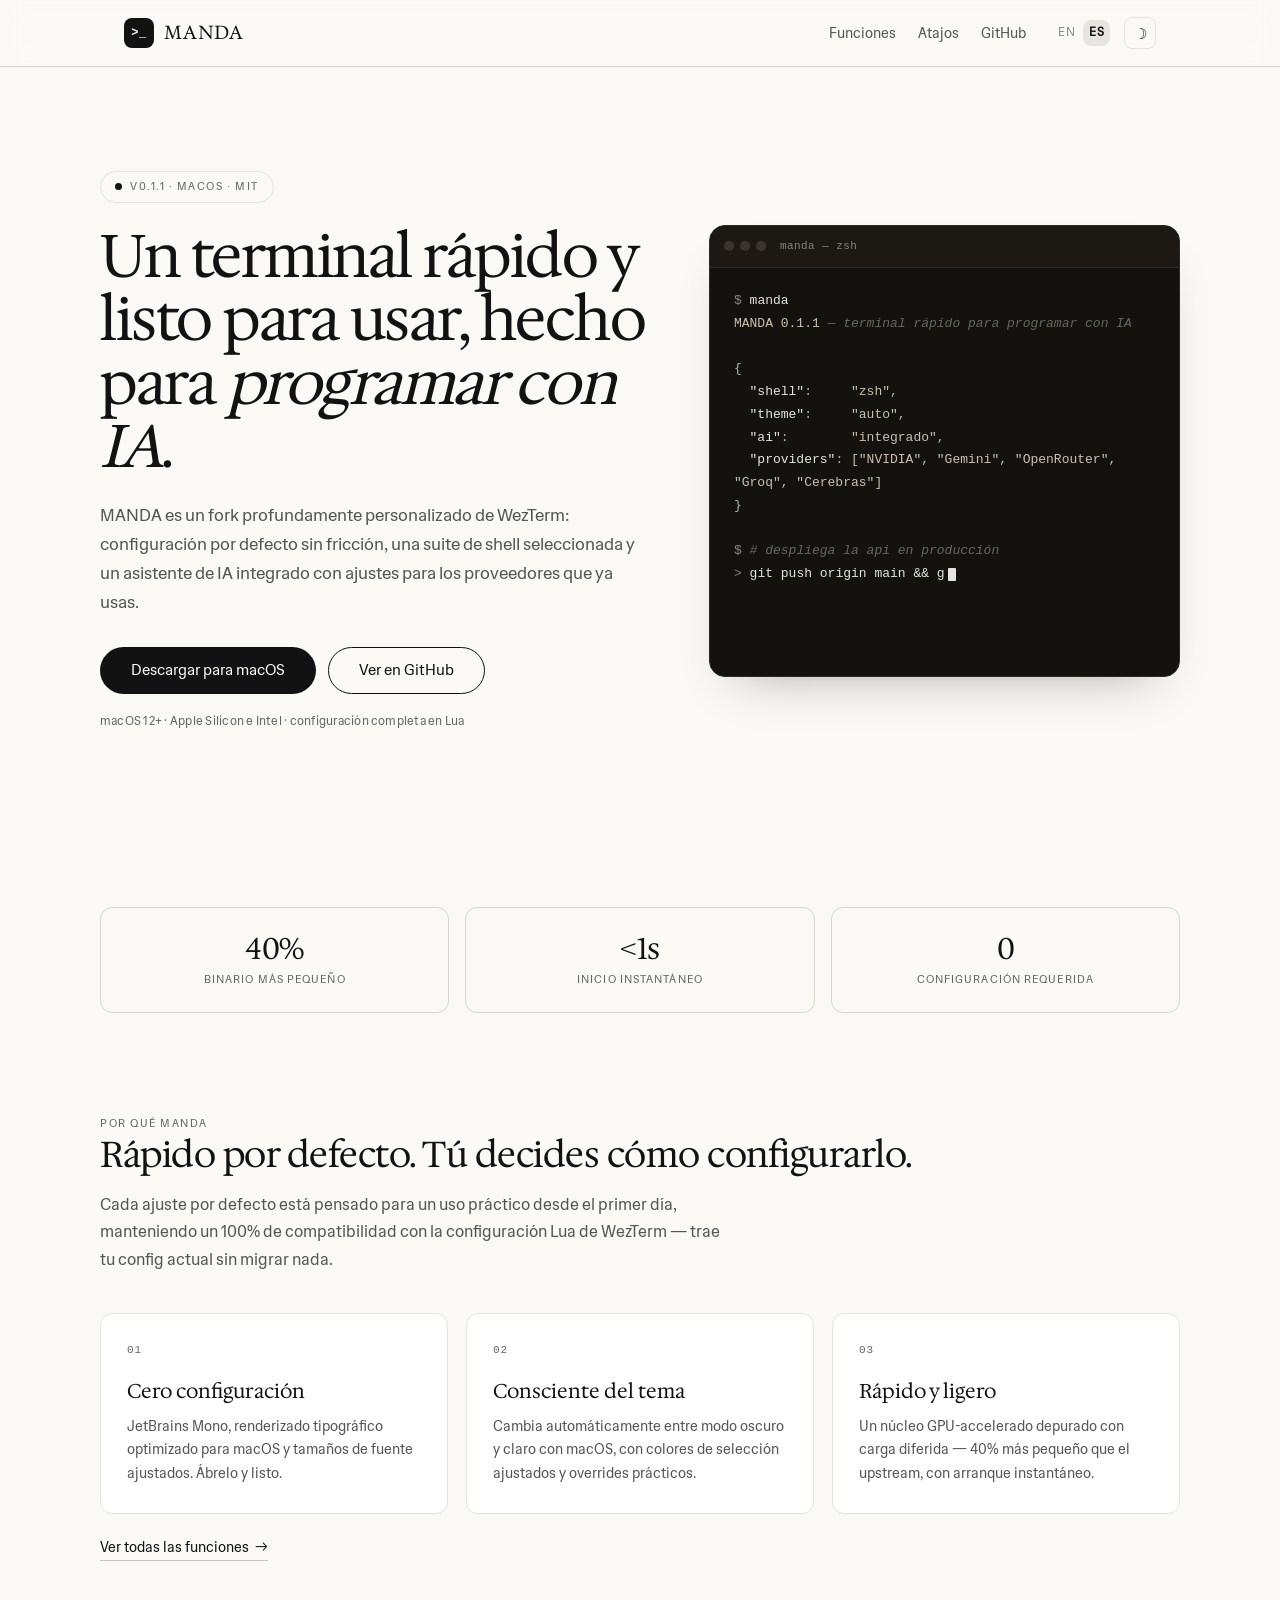
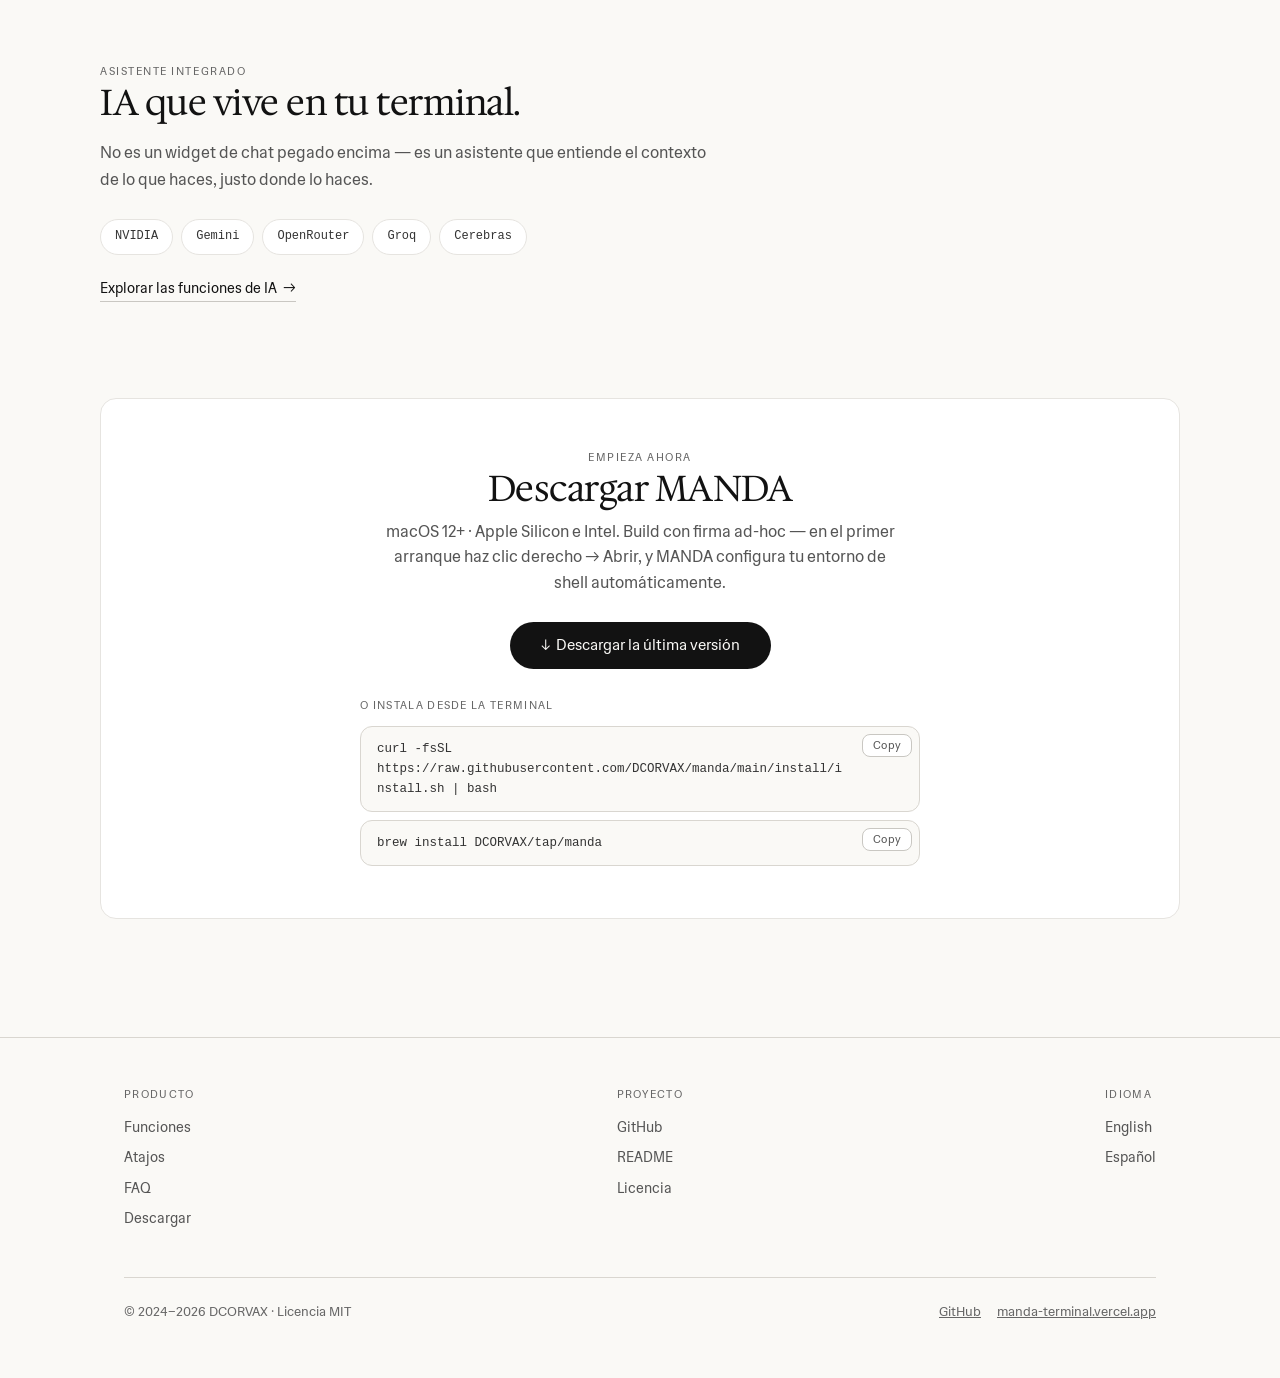
==== web/es/index.html @ 8c90ea2c "web: restaurar diseño previo (hero con terminal animado, cards en features, tipografía con itálica) " ====
<!DOCTYPE html>
<html lang="es">
<head>
<meta charset="UTF-8">
<meta name="viewport" content="width=device-width, initial-scale=1.0">
<title>MANDA — Un terminal rápido y listo para usar, hecho para programar con IA</title>
<meta name="description" content="MANDA es un terminal rápido para macOS hecho para programar con IA: configuración por defecto sin fricción, suite de shell seleccionada y asistente de IA integrado con ajustes predefinidos.">
<meta property="og:title" content="MANDA — Un terminal rápido hecho para programar con IA">
<meta property="og:description" content="Configuración por defecto sin fricción, suite de shell seleccionada y asistente de IA integrado con ajustes para NVIDIA, Gemini, OpenRouter, Groq y Cerebras.">
<meta property="og:type" content="website">
<link rel="icon" href="data:image/svg+xml,%3Csvg xmlns='http://www.w3.org/2000/svg' viewBox='0 0 32 32'%3E%3Crect width='32' height='32' rx='8' fill='%23121212'/%3E%3Ctext x='16' y='21' font-family='monospace' font-size='13' fill='%23faf9f6' text-anchor='middle'%3E%26gt;_%3C/text%3E%3C/svg%3E">
<script>try{if(localStorage.getItem('manda-theme')==='dark')document.documentElement.setAttribute('data-theme','dark')}catch(e){}</script>
<link rel="preconnect" href="https://fonts.googleapis.com">
<link rel="preconnect" href="https://fonts.gstatic.com" crossorigin>
<link href="https://fonts.googleapis.com/css2?family=Hedvig+Letters+Sans:wght@400;500;600;700&family=Hedvig+Letters+Serif:opsz,wght@12..24,400;12..24,600;12..24,700&display=swap" rel="stylesheet">
<link rel="stylesheet" href="../style.css">
</head>
<body>

<nav class="nav">
  <div class="wrap">
    <a class="brand" href="index.html" aria-label="Inicio de MANDA">
      <span class="brand-mark">&gt;_</span>
      <span class="brand-name">MANDA</span>
    </a>
    <div class="nav-links" id="nav-links">
      <a href="features.html">Funciones</a>
      <a href="shortcuts.html">Atajos</a>
      <a href="https://github.com/DCORVAX/manda">GitHub</a>
      <div class="nav-right">
        <span class="lang"><a href="../index.html">EN</a><a class="active" href="index.html" aria-current="page">ES</a></span>
        <button class="theme-btn" onclick="toggleTheme()" aria-label="Cambiar tema">
          <span class="icon-moon">&#9789;</span><span class="icon-sun">&#9788;</span>
        </button>
      </div>
    </div>
    <button class="nav-toggle" onclick="toggleNav()" aria-label="Menú" aria-expanded="false">&#9776;</button>
  </div>
</nav>

<header class="hero wrap">
  <div>
    <span class="badge"><span class="dot"></span>v0.1.1 &middot; macOS &middot; MIT</span>
    <h1 class="display">Un terminal rápido y listo para usar, hecho para <em>programar con IA</em>.</h1>
    <p class="sub">MANDA es un fork profundamente personalizado de WezTerm: configuración por defecto sin fricción, una suite de shell seleccionada y un asistente de IA integrado con ajustes para los proveedores que ya usas.</p>
    <div class="cta">
      <a class="btn btn-primary btn-lg" href="#download">Descargar para macOS</a>
      <a class="btn btn-outline btn-lg" href="https://github.com/DCORVAX/manda">Ver en GitHub</a>
    </div>
    <p class="meta">macOS 12+ &middot; Apple Silicon e Intel &middot; configuración completa en Lua</p>
  </div>
  <div class="code-card">
    <div class="bar"><span class="dot"></span><span class="dot"></span><span class="dot"></span><span class="label">manda &mdash; zsh</span></div>
    <pre><span class="p">$</span> <span class="k">manda</span>
<span class="v">MANDA 0.1.1</span> <span class="c">— terminal rápido para programar con IA</span>

{
  <span class="k">"shell"</span>:     <span class="v">"zsh"</span>,
  <span class="k">"theme"</span>:     <span class="v">"auto"</span>,
  <span class="k">"ai"</span>:        <span class="v">"integrado"</span>,
  <span class="k">"providers"</span>: <span class="v">["NVIDIA", "Gemini", "OpenRouter", "Groq", "Cerebras"]</span>
}

<span class="p">$</span> <span class="c"># despliega la api en producción</span>
<span class="p">&gt;</span> <span class="k cmd-type" data-cmd="git push origin main &amp;&amp; gh workflow run deploy.yml"><span class="typed"></span><span class="cursor"></span></span>
<span class="done-line"><span class="ok">&#10003; generado por MANDA</span> <span class="c">— Cmd+Shift+E para ejecutarlo</span></span>
<span class="prompt-final"><span class="p">$</span> <span class="cycle-text"></span><span class="cursor"></span></span>
<span class="cycle-result"><span class="ok">&#10003;</span> <span class="cycle-out"></span></span></pre>
  </div>
</header>

<section class="wrap section-tight">
  <div class="stats">
    <div class="stat"><div class="num">40%</div><div class="lbl">binario más pequeño</div></div>
    <div class="stat"><div class="num">&lt;1s</div><div class="lbl">inicio instantáneo</div></div>
    <div class="stat"><div class="num">0</div><div class="lbl">configuración requerida</div></div>
  </div>
</section>

<section class="wrap section" id="why">
  <span class="kicker">Por qué MANDA</span>
  <h2>Rápido por defecto. Tú decides cómo configurarlo.</h2>
  <p class="lead">Cada ajuste por defecto está pensado para un uso práctico desde el primer día, manteniendo un 100% de compatibilidad con la configuración Lua de WezTerm — trae tu config actual sin migrar nada.</p>
  <div class="grid grid-3">
    <div class="card">
      <span class="num">01</span>
      <h3>Cero configuración</h3>
      <p>JetBrains Mono, renderizado tipográfico optimizado para macOS y tamaños de fuente ajustados. Ábrelo y listo.</p>
    </div>
    <div class="card">
      <span class="num">02</span>
      <h3>Consciente del tema</h3>
      <p>Cambia automáticamente entre modo oscuro y claro con macOS, con colores de selección ajustados y overrides prácticos.</p>
    </div>
    <div class="card">
      <span class="num">03</span>
      <h3>Rápido y ligero</h3>
      <p>Un núcleo GPU-accelerado depurado con carga diferida — 40% más pequeño que el upstream, con arranque instantáneo.</p>
    </div>
  </div>
  <a class="link" href="features.html">Ver todas las funciones <span class="arrow">&rarr;</span></a>
</section>

<section class="wrap section">
  <span class="kicker">Asistente integrado</span>
  <h2>IA que vive en tu terminal.</h2>
  <p class="lead">No es un widget de chat pegado encima — es un asistente que entiende el contexto de lo que haces, justo donde lo haces.</p>
  <div class="chips"><span class="chip">NVIDIA</span><span class="chip">Gemini</span><span class="chip">OpenRouter</span><span class="chip">Groq</span><span class="chip">Cerebras</span></div>
  <a class="link" href="features.html#ai">Explorar las funciones de IA <span class="arrow">&rarr;</span></a>
</section>

<section class="wrap section" id="download">
  <div class="panel">
    <span class="kicker">Empieza ahora</span>
    <h2>Descargar MANDA</h2>
    <p>macOS 12+ &middot; Apple Silicon e Intel. Build con firma ad-hoc — en el primer arranque haz clic derecho &rarr; Abrir, y MANDA configura tu entorno de shell automáticamente.</p>
    <a class="btn btn-primary btn-lg" href="https://github.com/DCORVAX/manda/releases/download/v0.1.1/MANDA.dmg">&#8595;&nbsp; Descargar la última versión</a>
    <div class="install">
      <p class="install-label">O instala desde la terminal</p>
      <pre>curl -fsSL https://raw.githubusercontent.com/DCORVAX/manda/main/install/install.sh | bash</pre>
      <pre>brew install DCORVAX/tap/manda</pre>
    </div>
  </div>
</section>

<footer>
  <div class="wrap">
    <div class="footer-grid">
      <div class="footer-col">
        <h4>Producto</h4>
        <a href="features.html">Funciones</a>
        <a href="shortcuts.html">Atajos</a>
        <a href="faq.html">FAQ</a>
        <a href="#download">Descargar</a>
      </div>
      <div class="footer-col">
        <h4>Proyecto</h4>
        <a href="https://github.com/DCORVAX/manda">GitHub</a>
        <a href="https://github.com/DCORVAX/manda/blob/main/README.md">README</a>
        <a href="https://github.com/DCORVAX/manda/blob/main/LICENSE.md">Licencia</a>
      </div>
      <div class="footer-col">
        <h4>Idioma</h4>
        <a href="../index.html">English</a>
        <a href="index.html">Español</a>
      </div>
    </div>
    <div class="footer-bottom">
      <span>&copy; 2024&ndash;2026 DCORVAX &middot; Licencia MIT</span>
      <span class="right"><a href="https://github.com/DCORVAX/manda">GitHub</a><a href="https://manda-terminal.vercel.app/">manda-terminal.vercel.app</a></span>
    </div>
  </div>
</footer>

<script src="../script.js"></script>
</body>
</html>
---- web/style.css ----
/* ==========================================================================
   MANDA — web design system
   Warm monochrome editorial · light primary, dark secondary
   Type: Hedvig Letters Serif (display) + Hedvig Letters Sans (body/UI) + mono
   ========================================================================== */

*, *::before, *::after { box-sizing: border-box; }
html { scroll-behavior: smooth; -webkit-text-size-adjust: 100%; overflow-x: clip; }

/* ----- Palette (light = principal) ----- */
:root {
  --surface: #faf9f6;   /* page background — warm cream */
  --card: #ffffff;      /* card inner surfaces */
  --ink: #121212;       /* primary text, filled buttons */
  --ink-soft: #333333;  /* tertiary text, subheadings */
  --ink-mid: #555555;   /* secondary body text */
  --ink-muted: #666666; /* footer / caption copy */
  --ink-faint: #888888; /* placeholder / metadata */
  --sand: #e6e4e0;      /* card borders, outlines */
  --stone: #c9c7c2;     /* hairline borders */
  --divider: #d9d6d0;   /* subtle secondary dividers */
  --nav-bg: rgba(250, 249, 246, 0.85);

  --serif: "Hedvig Letters Serif", Georgia, "Times New Roman", serif;
  --sans: "Hedvig Letters Sans", system-ui, -apple-system, "Segoe UI", sans-serif;
  --mono: ui-monospace, SFMono-Regular, Menlo, Monaco, Consolas, "Liberation Mono", monospace;

  --r-md: 8px;     /* control corner */
  --r-card: 12px;  /* control corner */
  --r-panel: 16px; /* card corner */
  --r-pill: 24px;  /* large surface corner */

  --nav-h: 66px;
}

/* ----- Dark mode (secondary) ----- */
[data-theme="dark"] {
  --surface: #171512;   /* warm near-black */
  --card: #1f1c18;
  --ink: #ece9e2;
  --ink-soft: #c9c4ba;
  --ink-mid: #a49e92;
  --ink-muted: #8a8478;
  --ink-faint: #6f695d;
  --sand: #2f2b24;
  --stone: #3b362d;
  --divider: #262219;
  --nav-bg: rgba(23, 21, 18, 0.85);
}

/* ----- Base ----- */
body {
  margin: 0;
  overflow-x: clip;
  background: var(--surface);
  color: var(--ink);
  font-family: var(--sans);
  font-size: 16px;
  line-height: 1.6;
  -webkit-font-smoothing: antialiased;
  text-rendering: optimizeLegibility;
}
a { color: inherit; }
a:focus-visible, button:focus-visible {
  outline: 2px solid var(--ink);
  outline-offset: 3px;
  border-radius: 4px;
}
::selection { background: var(--ink); color: var(--surface); }
img { max-width: 100%; }

.wrap { max-width: 1080px; margin: 0 auto; padding: 0 24px; }
.section { padding: 88px 0 8px; }
.section-tight { padding: 56px 0 8px; }

/* ----- Type roles (per design system) ----- */
h1, h2, h3 { margin: 0; }
.kicker {
  font-size: 11px; font-weight: 500; letter-spacing: 0.14em;
  text-transform: uppercase; color: var(--ink-muted);
  margin: 0 0 14px;
}
h1.display {
  font-family: var(--serif); font-weight: 400;
  font-size: clamp(38px, 5.6vw, 60px);
  line-height: 1.06; letter-spacing: -1.5px; margin: 0 0 22px;
  overflow-wrap: anywhere; min-width: 0;
}
h1.display em { font-style: italic; }
h2 {
  font-family: var(--serif); font-weight: 700;
  font-size: clamp(28px, 3.6vw, 36px);
  line-height: 1.12; letter-spacing: -0.5px; margin: 0 0 16px;
}
h3 {
  font-family: var(--serif); font-weight: 600;
  font-size: 20px; line-height: 1.4; margin: 0 0 10px;
}
.lead { max-width: 620px; margin: 0; color: var(--ink-mid); font-size: 16px; line-height: 1.7; }
.muted { color: var(--ink-muted); }
.mono { font-family: var(--mono); }

/* ----- Buttons ----- */
.btn {
  display: inline-flex; align-items: center; justify-content: center; gap: 8px;
  padding: 12px 24px; border-radius: var(--r-pill);
  font-family: var(--sans); font-size: 14px; font-weight: 500; line-height: 1;
  text-decoration: none; cursor: pointer; border: 1px solid transparent;
  transition: transform 0.15s ease, background-color 0.15s ease, color 0.15s ease, border-color 0.15s ease;
}
.btn-primary { background: var(--ink); color: var(--surface); }
.btn-primary:hover { transform: translateY(-1px); }
.btn-outline { border-color: var(--ink); color: var(--ink); background: transparent; }
.btn-outline:hover { background: var(--ink); color: var(--surface); transform: translateY(-1px); }
.btn-sm { padding: 9px 18px; font-size: 13px; }
.btn-lg { padding: 15px 30px; font-size: 15px; }

/* ----- Nav ----- */
.nav {
  position: sticky; top: 0; z-index: 50;
  background: var(--nav-bg);
  -webkit-backdrop-filter: blur(12px);
  backdrop-filter: blur(12px);
  border-bottom: 1px solid var(--divider);
}
.nav .wrap { display: flex; align-items: center; gap: 28px; height: var(--nav-h); }
.brand { display: inline-flex; align-items: center; gap: 10px; text-decoration: none; font-weight: 700; letter-spacing: 0.03em; }
.brand-mark {
  display: grid; place-items: center; width: 30px; height: 30px;
  background: var(--ink); color: var(--surface); border-radius: var(--r-md);
  font-family: var(--mono); font-size: 12px; line-height: 1;
}
.brand-name { font-family: var(--serif); font-size: 19px; letter-spacing: 0.04em; }
.nav-links { display: flex; align-items: center; gap: 22px; margin-left: auto; font-size: 14px; }
.nav-links a { text-decoration: none; color: var(--ink-mid); transition: color 0.15s ease; }
.nav-links a:hover { color: var(--ink); }
.nav-links a.active { color: var(--ink); font-weight: 500; }
.nav-right { display: flex; align-items: center; gap: 14px; margin-left: 4px; }
.lang { display: inline-flex; gap: 2px; font-size: 12px; letter-spacing: 0.04em; }
.lang a { padding: 3px 6px; border-radius: var(--r-md); color: var(--ink-faint); text-decoration: none; }
.lang a:hover { color: var(--ink); }
.lang a.active { color: var(--ink); font-weight: 600; background: var(--sand); }
.theme-btn {
  display: grid; place-items: center; width: 32px; height: 32px;
  border: 1px solid var(--sand); background: transparent; color: var(--ink);
  border-radius: var(--r-md); cursor: pointer; font-size: 15px; line-height: 1;
  transition: border-color 0.15s ease, background-color 0.15s ease;
}
.theme-btn:hover { border-color: var(--ink); }
.theme-btn .icon-sun { display: none; }
[data-theme="dark"] .theme-btn .icon-sun { display: inline; }
[data-theme="dark"] .theme-btn .icon-moon { display: none; }
.nav-toggle { display: none; }

/* ----- Hero ----- */
.hero {
  display: grid; grid-template-columns: 1.08fr 0.92fr; gap: 56px; align-items: center;
  padding: 104px 0 80px;
}
.hero .badge {
  display: inline-flex; align-items: center; gap: 8px;
  font-size: 11px; font-weight: 500; letter-spacing: 0.14em; text-transform: uppercase;
  color: var(--ink-muted); border: 1px solid var(--sand); border-radius: var(--r-pill);
  padding: 6px 14px; margin-bottom: 22px;
}
.hero .badge .dot { width: 7px; height: 7px; border-radius: 50%; background: var(--ink); }
.hero .sub { max-width: 560px; margin: 0 0 30px; color: var(--ink-mid); font-size: 17px; line-height: 1.7; }
.hero .cta { display: flex; gap: 12px; flex-wrap: wrap; }
.hero .meta { margin: 18px 0 0; font-size: 12px; color: var(--ink-muted); letter-spacing: 0.02em; }

/* ----- Code / terminal card (dark terminal window) ----- */
.code-card {
  --tbg: #14120f;
  --tbar: #1c1915;
  --tbord: #2e2a22;
  --tink: #e8e4db;
  --tsoft: #b8b2a6;
  --tmuted: #8a8478;
  --tfaint: #6b655a;
  --tok: #a9c48c;
  background: var(--tbg);
  border: 1px solid var(--tbord);
  border-radius: var(--r-panel);
  overflow: hidden;
  box-shadow: 0 24px 48px -28px rgba(18, 18, 18, 0.35);
}
.code-card .bar {
  display: flex; align-items: center; gap: 6px; padding: 12px 14px;
  background: var(--tbar);
  border-bottom: 1px solid var(--tbord);
}
.code-card .bar .dot { width: 10px; height: 10px; border-radius: 50%; background: #3a352c; }
.code-card .bar .label {
  margin-left: 8px; font-family: var(--mono); font-size: 11px;
  letter-spacing: 0.04em; color: var(--tmuted);
}
.code-card pre {
  margin: 0; padding: 22px 24px;
  font-family: var(--mono); font-size: 13px; line-height: 1.75; color: var(--tsoft);
  tab-size: 4;
  white-space: pre-wrap; word-break: break-word; overflow-wrap: anywhere;
  overflow-x: hidden;
}
.code-card pre .p { color: var(--tmuted); }
.code-card pre .k { color: var(--tink); font-weight: 500; }
.code-card pre .v { color: #cbbfae; }
.code-card pre .c { color: var(--tfaint); font-style: italic; }
.code-card pre .ok { color: var(--tok); }

/* blinking terminal cursor */
.code-card pre .cursor {
  display: inline-block; width: 8px; height: 1.05em;
  background: var(--tink); vertical-align: text-bottom; margin-left: 3px;
  border-radius: 1px;
  animation: manda-cursor 1.1s steps(2, start) infinite;
}
@keyframes manda-cursor { 50% { opacity: 0; } }

/* typing effect: reveal command, then result + final prompt */
.code-card pre .done-line,
.code-card pre .prompt-final {
  opacity: 0;
  transition: opacity 0.45s ease;
}
.code-card pre .done-line.visible,
.code-card pre .prompt-final.visible {
  opacity: 1;
}
@media (prefers-reduced-motion: reduce) {
  .code-card pre .done-line,
  .code-card pre .prompt-final {
    opacity: 1;
  }
}

/* ----- Cyclic shortcut carousel in the hero terminal ----- */
.code-card pre .cycle-result {
  opacity: 0;
  transition: opacity 0.25s ease;
}
.code-card pre .cycle-result.visible {
  opacity: 1;
}
.code-card pre .cycle-text {
  opacity: 1;
  transition: opacity 0.18s ease;
}
.code-card pre .cycle-text.hiding {
  opacity: 0;
}

/* ----- Cards / grid ----- */
.grid { display: grid; grid-template-columns: repeat(auto-fit, minmax(280px, 1fr)); gap: 18px; margin-top: 40px; }
.grid-3 { grid-template-columns: repeat(auto-fit, minmax(240px, 1fr)); }
.card {
  background: var(--card); border: 1px solid var(--sand); border-radius: var(--r-card);
  padding: 28px 26px; transition: transform 0.15s ease, border-color 0.15s ease;
}
.card:hover { transform: translateY(-2px); border-color: var(--stone); }
.card .num {
  display: block; font-family: var(--mono); font-size: 11px; letter-spacing: 0.08em;
  color: var(--ink-muted); margin-bottom: 18px;
}
.card p { margin: 0; color: var(--ink-mid); font-size: 14px; line-height: 1.65; }
.card code, .step code {
  font-family: var(--mono); font-size: 12px; background: var(--sand); color: var(--ink);
  border-radius: var(--r-md); padding: 2px 7px;
}

/* ----- Stats strip ----- */
.stats { display: grid; grid-template-columns: repeat(3, 1fr); gap: 16px; margin-top: 40px; }
.stat {
  text-align: center; padding: 24px 16px; border: 1px solid var(--divider);
  border-radius: var(--r-card);
}
.stat .num { font-family: var(--serif); font-weight: 700; font-size: 30px; line-height: 1.1; letter-spacing: -0.5px; }
.stat .lbl {
  margin-top: 6px; font-size: 11px; font-weight: 500; letter-spacing: 0.1em;
  text-transform: uppercase; color: var(--ink-muted);
}

/* ----- AI steps ----- */
.steps { display: grid; grid-template-columns: repeat(auto-fit, minmax(260px, 1fr)); gap: 18px; margin-top: 40px; }
.step { border: 1px solid var(--divider); border-radius: var(--r-card); padding: 26px 24px; background: var(--card); }
.step .num { font-family: var(--mono); font-size: 11px; letter-spacing: 0.08em; color: var(--ink-muted); }
.step h3 { margin-top: 12px; }
.step p { margin: 0; color: var(--ink-mid); font-size: 14px; line-height: 1.65; }

.chips { display: flex; flex-wrap: wrap; gap: 8px; margin-top: 26px; }
.chip {
  font-family: var(--mono); font-size: 12px; color: var(--ink-soft);
  border: 1px solid var(--sand); background: var(--card); border-radius: var(--r-pill);
  padding: 7px 14px;
}

/* ----- Table ----- */
.table-scroll { overflow-x: auto; border: 1px solid var(--divider); border-radius: var(--r-panel); margin-top: 40px; }
table { width: 100%; border-collapse: collapse; background: var(--card); }
th {
  font-size: 11px; font-weight: 500; letter-spacing: 0.1em; text-transform: uppercase;
  color: var(--ink-muted); text-align: left; padding: 14px 20px;
  border-bottom: 1px solid var(--stone); background: var(--card);
}
td { padding: 15px 20px; border-bottom: 1px solid var(--divider); font-size: 14px; vertical-align: top; }
tbody tr:last-child td { border-bottom: none; }
td:first-child { color: var(--ink-mid); }
kbd {
  font-family: var(--mono); font-size: 12px; color: var(--ink);
  background: var(--surface); border: 1px solid var(--stone); border-bottom-width: 2px;
  border-radius: var(--r-md); padding: 3px 8px; white-space: nowrap;
}

/* ----- Inline links ----- */
.link {
  display: inline-flex; align-items: center; gap: 6px; margin-top: 22px;
  font-size: 14px; font-weight: 500; color: var(--ink); text-decoration: none;
  border-bottom: 1px solid var(--stone); padding-bottom: 2px;
  transition: border-color 0.15s ease;
}
.link:hover { border-color: var(--ink); }
.link .arrow { transition: transform 0.15s ease; }
.link:hover .arrow { transform: translateX(3px); }

/* ----- Download panel ----- */
.panel {
  background: var(--card); border: 1px solid var(--sand); border-radius: var(--r-panel);
  padding: 44px; text-align: center;
}
.panel h2 { margin-bottom: 10px; }
.panel p { max-width: 520px; margin: 0 auto 26px; color: var(--ink-mid); }

/* ----- Page header (subpages) ----- */
.page-head { padding: 88px 0 8px; }
.page-head h1 { margin-bottom: 16px; }

/* ----- FAQ accordion (clean list, divider-aligned) ----- */
.faq { max-width: 760px; margin-top: 40px; }
.faq-item { border-bottom: 1px solid var(--divider); }
.faq-item:first-of-type { border-top: 1px solid var(--divider); }
.faq-item summary {
  list-style: none; cursor: pointer;
  display: flex; align-items: center; justify-content: space-between; gap: 20px;
  padding: 20px 4px;
  font-family: var(--serif); font-weight: 600; font-size: 17px; line-height: 1.4;
  color: var(--ink); transition: color 0.15s ease;
}
.faq-item summary::-webkit-details-marker { display: none; }
.faq-item summary:hover { color: var(--ink-soft); }
.faq-item summary code {
  font-family: var(--mono); font-size: 14px; background: var(--sand);
  color: var(--ink); border-radius: var(--r-md); padding: 1px 6px;
}
.faq-item .chev {
  flex: none; font-family: var(--mono); font-size: 16px; line-height: 1;
  color: var(--ink-muted); transition: transform 0.2s ease;
}
.faq-item[open] summary .chev { transform: rotate(45deg); }
.faq-item .answer {
  padding: 0 4px 24px; max-width: 660px;
  color: var(--ink-mid); font-size: 14.5px; line-height: 1.7;
}
.faq-item .answer p { margin: 0 0 10px; }
.faq-item .answer p:last-child { margin-bottom: 0; }
.faq-item .answer code {
  font-family: var(--mono); font-size: 12.5px; background: var(--sand);
  color: var(--ink); border-radius: var(--r-md); padding: 2px 7px;
}
.faq-item .answer pre {
  background: var(--card); border: 1px solid var(--divider);
  border-radius: var(--r-card); padding: 14px 16px; overflow-x: auto;
  font-family: var(--mono); font-size: 12.5px; line-height: 1.7; margin: 12px 0;
  color: var(--ink-soft);
}
.faq-item .answer a { text-decoration: underline; text-underline-offset: 2px; }

/* ----- Footer ----- */
footer { border-top: 1px solid var(--divider); margin-top: 110px; padding: 48px 0 56px; }
.footer-grid { display: flex; flex-wrap: wrap; gap: 36px; justify-content: space-between; }
.footer-col h4 {
  font-size: 11px; font-weight: 500; letter-spacing: 0.12em; text-transform: uppercase;
  color: var(--ink-muted); margin: 0 0 12px;
}
.footer-col a { display: block; font-size: 14px; color: var(--ink-mid); text-decoration: none; margin-bottom: 8px; }
.footer-col a:hover { color: var(--ink); }
.footer-bottom {
  display: flex; flex-wrap: wrap; align-items: center; gap: 12px;
  margin-top: 40px; padding-top: 24px; border-top: 1px solid var(--divider);
  font-size: 12.5px; color: var(--ink-muted);
}
.footer-bottom .right { margin-left: auto; display: flex; gap: 16px; }

/* ----- Responsive ----- */
@media (max-width: 880px) {
  .hero { grid-template-columns: 1fr; gap: 40px; padding: 72px 0 48px; }
  .stats { grid-template-columns: 1fr; }
  .nav-links {
    position: fixed; top: var(--nav-h); left: 0; right: 0; z-index: 40;
    flex-direction: column; align-items: flex-start; gap: 4px;
    background: var(--surface); border-bottom: 1px solid var(--divider);
    padding: 12px 24px 18px; margin: 0;
    display: none;
  }
  .nav-links.open { display: flex; }
  .nav-links a { padding: 10px 0; width: 100%; }
  .nav-toggle {
    display: grid; place-items: center; width: 34px; height: 34px; margin-left: auto;
    background: transparent; border: 1px solid var(--sand); border-radius: var(--r-md);
    color: var(--ink); cursor: pointer;
  }
  .nav-right { margin-left: 12px; }
  .nav .wrap { gap: 12px; }
}

/* ----- Install from terminal ----- */
.install { margin-top: 28px; text-align: left; max-width: 560px; margin-left: auto; margin-right: auto; }
.install .install-label {
  font-size: 11px; font-weight: 500; letter-spacing: 0.12em; text-transform: uppercase;
  color: var(--ink-muted); margin: 0 0 12px;
}
.install pre {
  margin: 8px 0; padding: 12px 16px;
  background: var(--surface); border: 1px solid var(--divider); border-radius: var(--r-card);
  font-family: var(--mono); font-size: 12.5px; line-height: 1.6; color: var(--ink-soft);
  white-space: pre-wrap; word-break: break-word; overflow-wrap: anywhere;
}

/* ----- Copy button (corner of code blocks) ----- */
.copy-btn {
  display: inline-flex; align-items: center; gap: 5px;
  font-family: var(--sans); font-size: 11px; font-weight: 500; letter-spacing: 0.02em;
  padding: 4px 10px; border-radius: var(--r-md); line-height: 1.2;
  border: 1px solid var(--stone); background: var(--card); color: var(--ink-mid);
  cursor: pointer;
  transition: border-color 0.15s ease, color 0.15s ease, background-color 0.15s ease, transform 0.1s ease;
}
.copy-btn:hover { border-color: var(--ink); color: var(--ink); }
.copy-btn:active { transform: scale(0.96); }
.copy-btn.copied { border-color: var(--ink); background: var(--ink); color: var(--surface); }
.copy-wrap { position: relative; }
.copy-wrap .copy-btn { position: absolute; top: 8px; right: 8px; z-index: 2; }
.copy-wrap pre { padding-right: 72px; }
[data-theme="dark"] .copy-wrap .copy-btn { background: var(--card); }
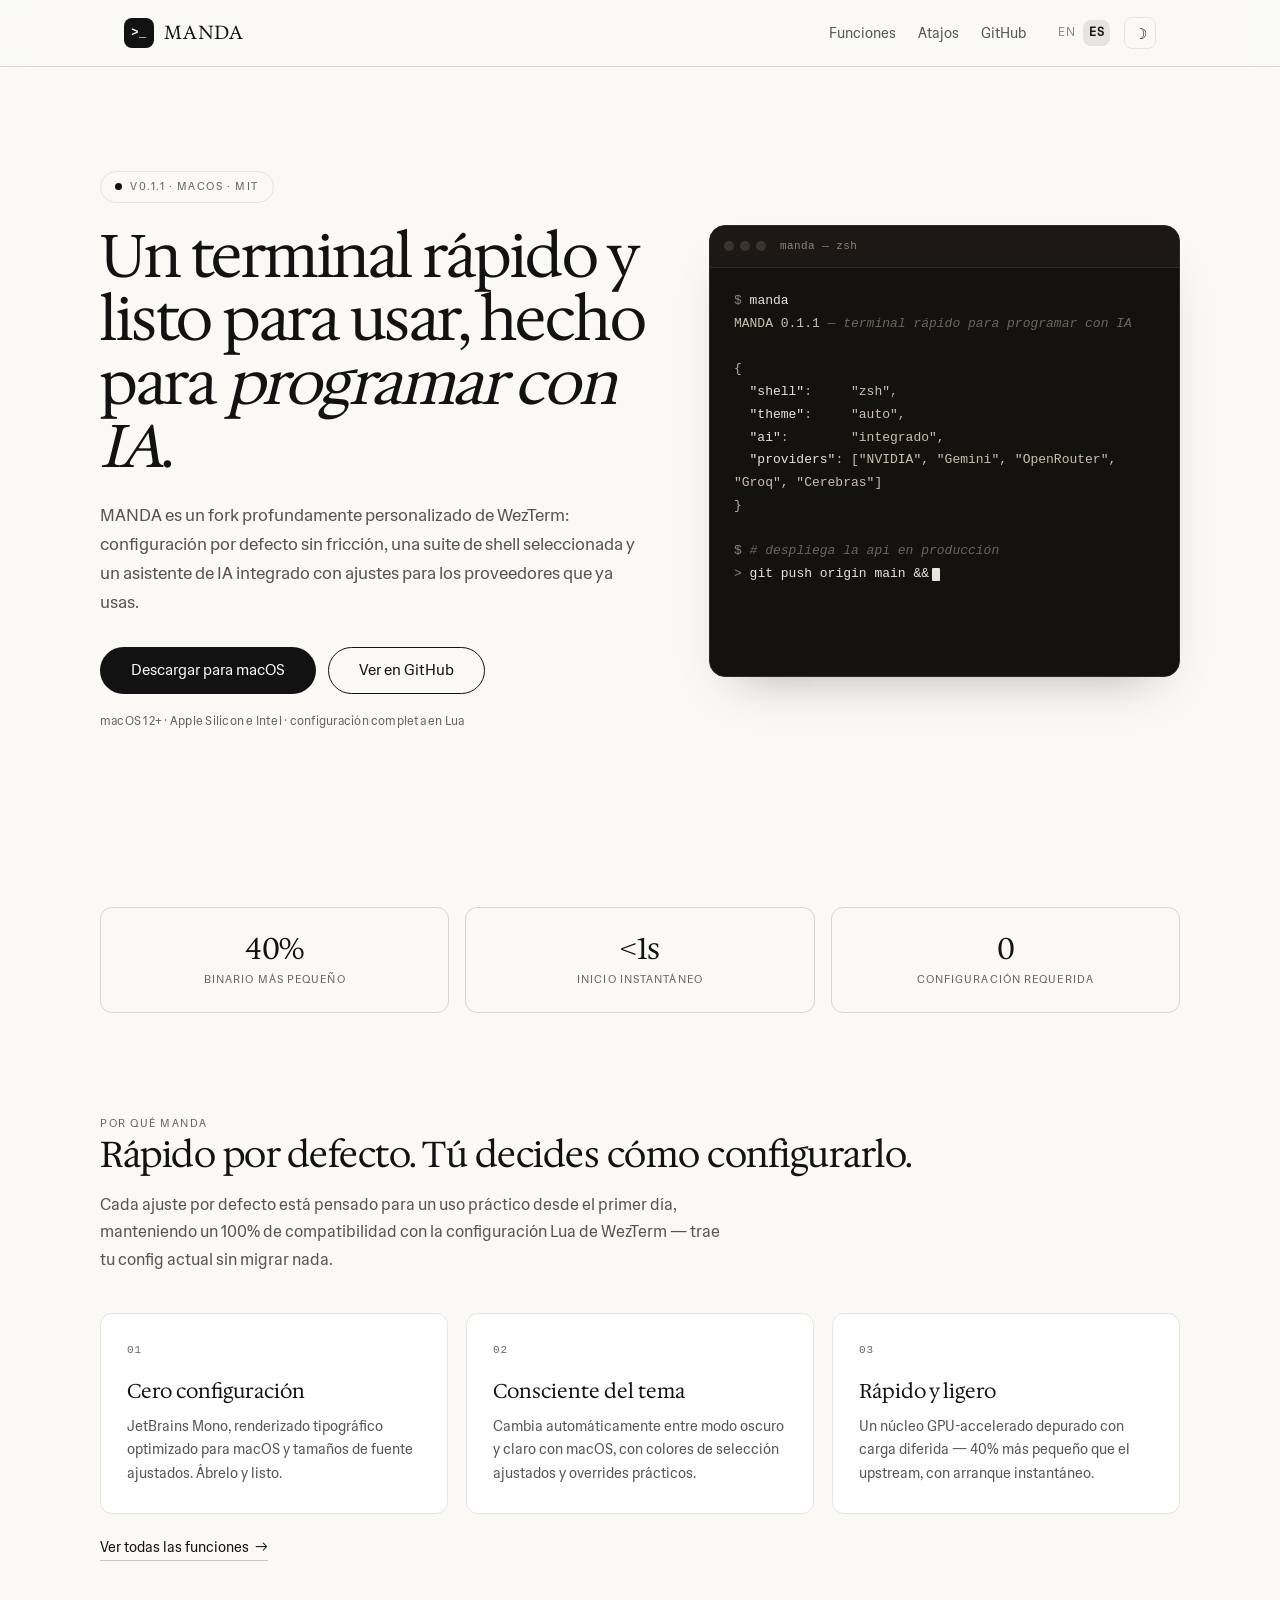
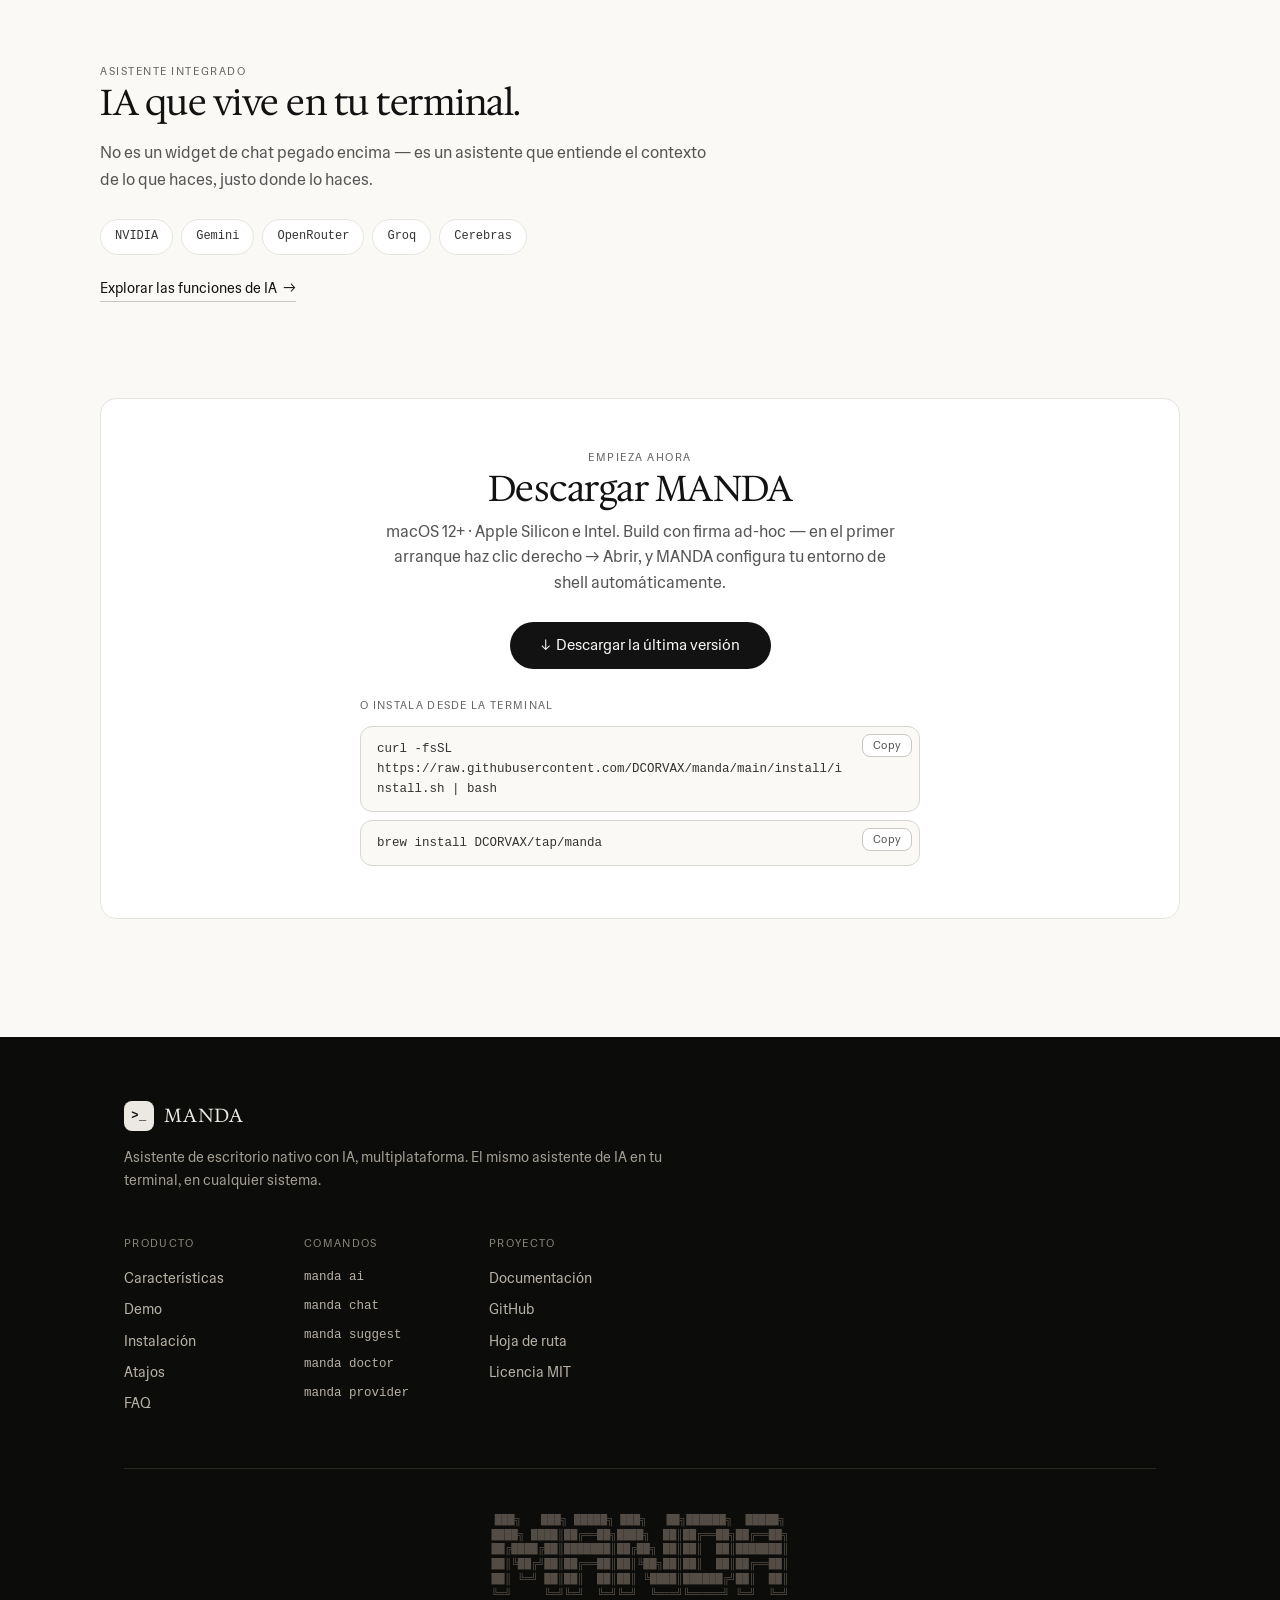
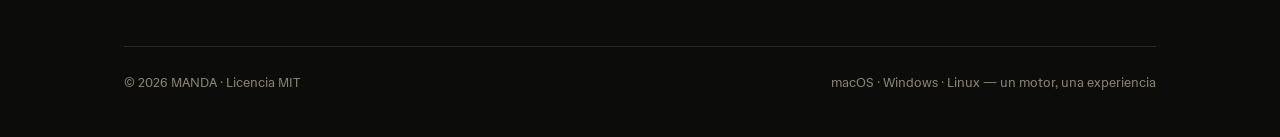
==== commit 4a214d70: "web: footer negro con marca MANDA, tagline multiplataforma, columnas Product/Commands/Project, arte " ====
--- a/web/es/index.html
+++ b/web/es/index.html
@@ -125,29 +125,47 @@
 
 <footer>
   <div class="wrap">
-    <div class="footer-grid">
+    <div class="footer-head">
+      <a class="brand" href="index.html" aria-label="MANDA inicio">
+        <span class="brand-mark">&gt;_</span>
+        <span class="brand-name">MANDA</span>
+      </a>
+      <p class="footer-tagline">Asistente de escritorio nativo con IA, multiplataforma. El mismo asistente de IA en tu terminal, en cualquier sistema.</p>
+    </div>
+    <div class="footer-cols">
       <div class="footer-col">
         <h4>Producto</h4>
-        <a href="features.html">Funciones</a>
+        <a href="features.html">Características</a>
+        <a href="https://github.com/DCORVAX/manda">Demo</a>
+        <a href="index.html#download">Instalación</a>
         <a href="shortcuts.html">Atajos</a>
         <a href="faq.html">FAQ</a>
-        <a href="#download">Descargar</a>
+      </div>
+      <div class="footer-col">
+        <h4>Comandos</h4>
+        <a class="mono" href="https://github.com/DCORVAX/manda/blob/main/docs/cli.md">manda ai</a>
+        <a class="mono" href="https://github.com/DCORVAX/manda/blob/main/docs/cli.md">manda chat</a>
+        <a class="mono" href="https://github.com/DCORVAX/manda/blob/main/docs/cli.md">manda suggest</a>
+        <a class="mono" href="https://github.com/DCORVAX/manda/blob/main/docs/cli.md">manda doctor</a>
+        <a class="mono" href="https://github.com/DCORVAX/manda/blob/main/docs/cli.md">manda provider</a>
       </div>
       <div class="footer-col">
         <h4>Proyecto</h4>
+        <a href="https://github.com/DCORVAX/manda/tree/main/docs">Documentación</a>
         <a href="https://github.com/DCORVAX/manda">GitHub</a>
-        <a href="https://github.com/DCORVAX/manda/blob/main/README.md">README</a>
-        <a href="https://github.com/DCORVAX/manda/blob/main/LICENSE.md">Licencia</a>
-      </div>
-      <div class="footer-col">
-        <h4>Idioma</h4>
-        <a href="../index.html">English</a>
-        <a href="index.html">Español</a>
+        <a href="https://github.com/DCORVAX/manda">Hoja de ruta</a>
+        <a href="https://github.com/DCORVAX/manda/blob/main/LICENSE.md">Licencia MIT</a>
       </div>
     </div>
+    <pre class="footer-ascii" aria-hidden="true">███╗   ███╗ █████╗ ███╗   ██╗██████╗  █████╗
+████╗ ████║██╔══██╗████╗  ██║██╔══██╗██╔══██╗
+██╔████╔██║███████║██╔██╗ ██║██║  ██║███████║
+██║╚██╔╝██║██╔══██║██║╚██╗██║██║  ██║██╔══██║
+██║ ╚═╝ ██║██║  ██║██║ ╚████║██████╔╝██║  ██║
+╚═╝     ╚═╝╚═╝  ╚═╝╚═╝  ╚═══╝╚═════╝ ╚═╝  ╚═╝</pre>
     <div class="footer-bottom">
-      <span>&copy; 2024&ndash;2026 DCORVAX &middot; Licencia MIT</span>
-      <span class="right"><a href="https://github.com/DCORVAX/manda">GitHub</a><a href="https://manda-terminal.vercel.app/">manda-terminal.vercel.app</a></span>
+      <span>&copy; 2026 MANDA &middot; Licencia MIT</span>
+      <span>macOS &middot; Windows &middot; Linux &mdash; un motor, una experiencia</span>
     </div>
   </div>
 </footer>
--- a/web/style.css
+++ b/web/style.css
@@ -373,21 +373,49 @@
 }
 .faq-item .answer a { text-decoration: underline; text-underline-offset: 2px; }
 
-/* ----- Footer ----- */
-footer { border-top: 1px solid var(--divider); margin-top: 110px; padding: 48px 0 56px; }
-.footer-grid { display: flex; flex-wrap: wrap; gap: 36px; justify-content: space-between; }
+/* ----- Footer (black band, theme-independent) ----- */
+footer {
+  margin-top: 110px;
+  padding: 64px 0 44px;
+  background: #0c0c0a;   /* near-black warm */
+  border-top: none;
+}
+.footer-head { display: flex; flex-direction: column; gap: 14px; margin-bottom: 42px; }
+.footer-head .brand-mark { background: #ece9e2; color: #121212; }
+.footer-head .brand-name { color: #ece9e2; }
+.footer-tagline {
+  margin: 0; max-width: 540px;
+  font-size: 14px; line-height: 1.7; color: #a49e92;
+}
+.footer-cols {
+  display: flex; flex-wrap: wrap; gap: 40px 80px;
+  padding-bottom: 44px; border-bottom: 1px solid #2a2721;
+}
 .footer-col h4 {
   font-size: 11px; font-weight: 500; letter-spacing: 0.12em; text-transform: uppercase;
-  color: var(--ink-muted); margin: 0 0 12px;
-}
-.footer-col a { display: block; font-size: 14px; color: var(--ink-mid); text-decoration: none; margin-bottom: 8px; }
-.footer-col a:hover { color: var(--ink); }
+  color: #8a8478; margin: 0 0 14px;
+}
+.footer-col a {
+  display: block; font-size: 14px; color: #b8b2a6; text-decoration: none; margin-bottom: 9px;
+  transition: color 0.15s ease;
+}
+.footer-col a:hover { color: #ffffff; }
+.footer-col a.mono { font-family: var(--mono); font-size: 12.5px; }
+.footer-ascii {
+  margin: 44px auto 0; max-width: 100%;
+  font-family: var(--mono); font-size: 11px; line-height: 1.35;
+  color: #524c44;          /* brand watermark */
+  text-align: center; white-space: pre;
+  overflow-x: auto;
+}
 .footer-bottom {
-  display: flex; flex-wrap: wrap; align-items: center; gap: 12px;
-  margin-top: 40px; padding-top: 24px; border-top: 1px solid var(--divider);
-  font-size: 12.5px; color: var(--ink-muted);
-}
-.footer-bottom .right { margin-left: auto; display: flex; gap: 16px; }
+  display: flex; flex-wrap: wrap; align-items: center; justify-content: space-between; gap: 12px;
+  margin-top: 44px; padding-top: 26px; border-top: 1px solid #2a2721;
+  font-size: 12.5px; color: #8a8478;
+}
+@media (max-width: 560px) {
+  .footer-ascii { font-size: 8px; line-height: 1.4; }
+}
 
 /* ----- Responsive ----- */
 @media (max-width: 880px) {
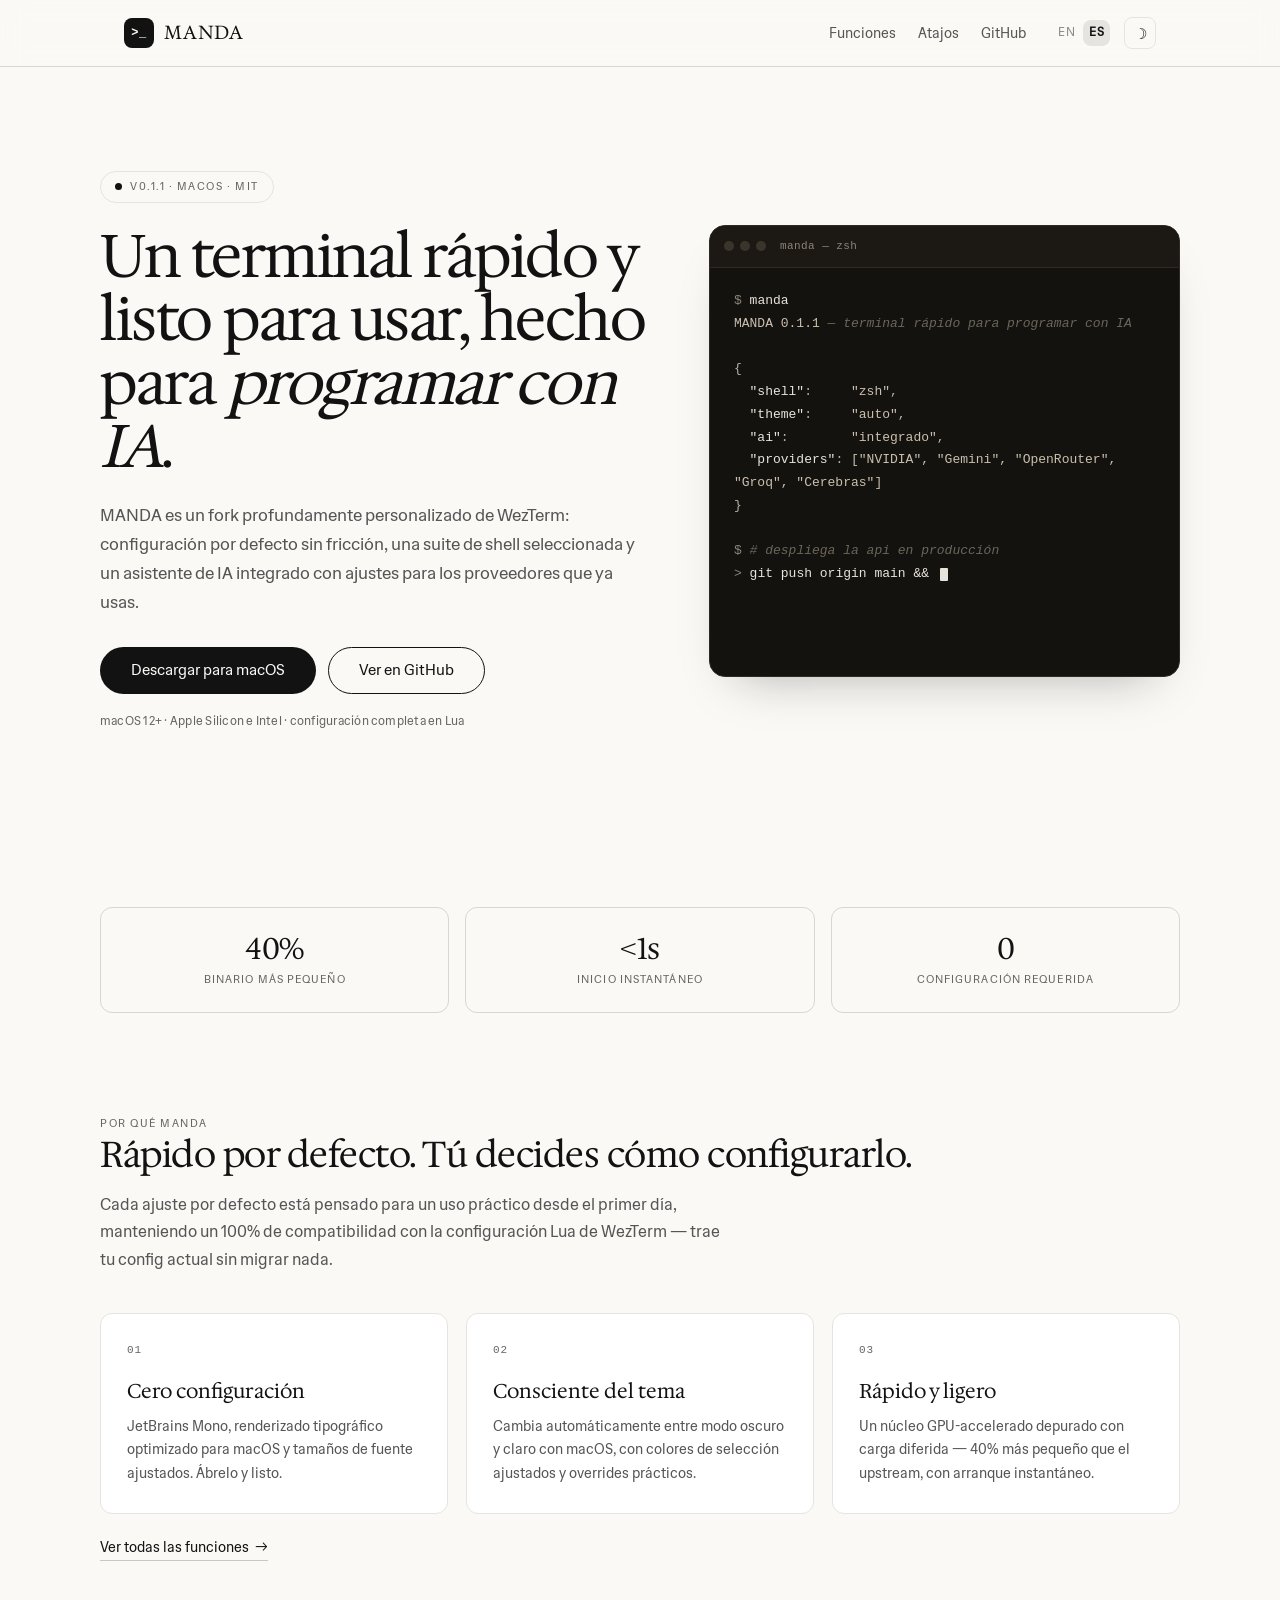
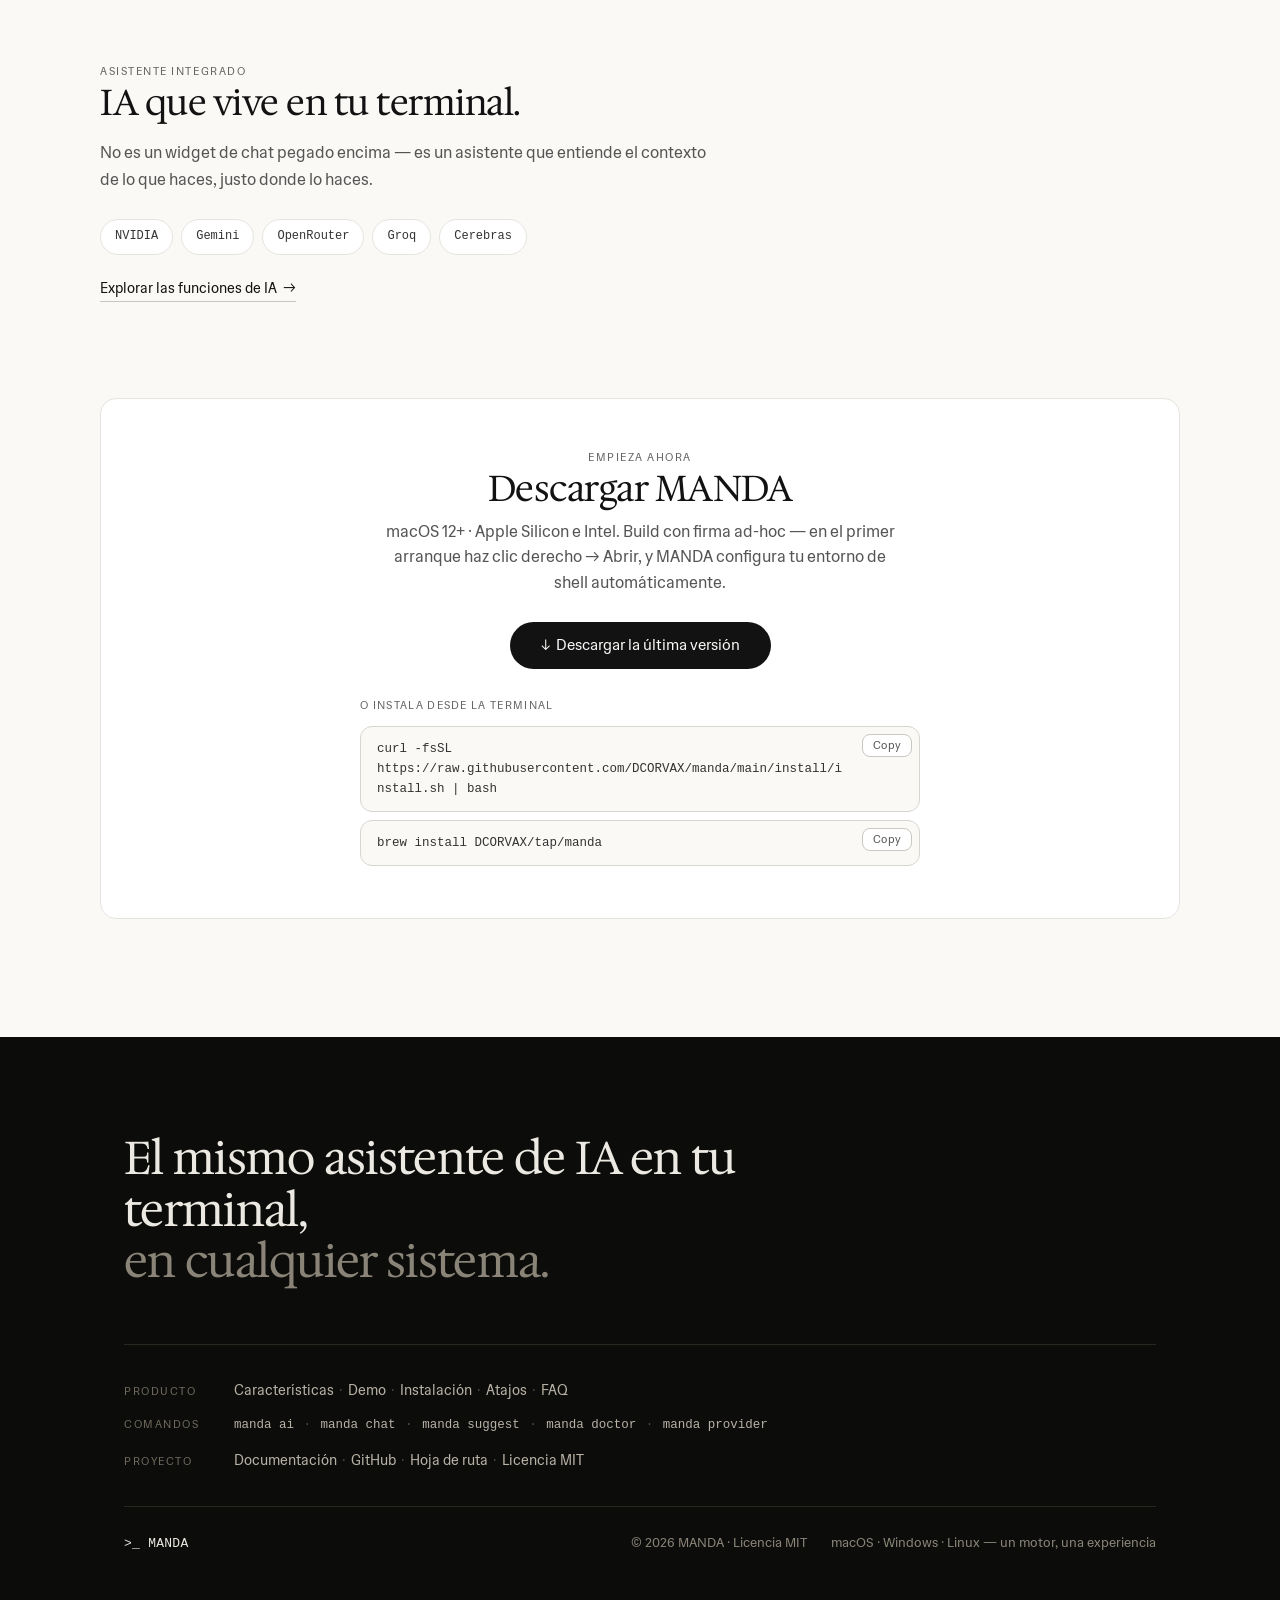
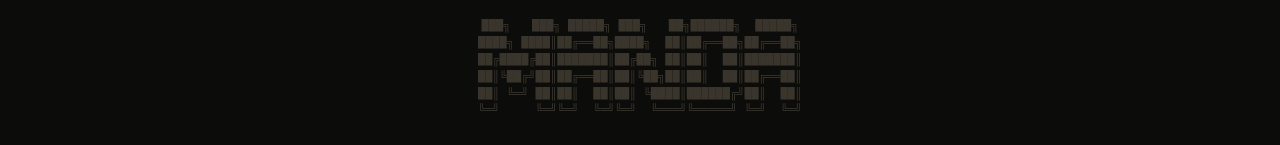
==== commit 7679b520: "web: rediseñar footer con skill hallmark (Ft5 Statement + colophon editorial) en las 8 páginas; verc" ====
--- a/web/es/index.html
+++ b/web/es/index.html
@@ -123,51 +123,35 @@
   </div>
 </section>
 
-<footer>
+<footer class="foot">
   <div class="wrap">
-    <div class="footer-head">
-      <a class="brand" href="index.html" aria-label="MANDA inicio">
-        <span class="brand-mark">&gt;_</span>
-        <span class="brand-name">MANDA</span>
-      </a>
-      <p class="footer-tagline">Asistente de escritorio nativo con IA, multiplataforma. El mismo asistente de IA en tu terminal, en cualquier sistema.</p>
+    <p class="foot-stmt">El mismo asistente de IA en tu terminal,<br><span class="foot-stmt-accent">en cualquier sistema.</span></p>
+    <nav class="foot-groups" aria-label="Footer">
+      <div class="foot-group">
+        <span class="foot-label">Producto</span>
+        <span class="foot-links"><a href="features.html">Características</a> <span class="foot-dot" aria-hidden="true">·</span> <a href="https://github.com/DCORVAX/manda">Demo</a> <span class="foot-dot" aria-hidden="true">·</span> <a href="index.html#download">Instalación</a> <span class="foot-dot" aria-hidden="true">·</span> <a href="shortcuts.html">Atajos</a> <span class="foot-dot" aria-hidden="true">·</span> <a href="faq.html">FAQ</a></span>
+      </div>
+      <div class="foot-group">
+        <span class="foot-label">Comandos</span>
+        <span class="foot-links mono"><a class="mono" href="https://github.com/DCORVAX/manda/blob/main/docs/cli.md">manda ai</a> <span class="foot-dot" aria-hidden="true">·</span> <a class="mono" href="https://github.com/DCORVAX/manda/blob/main/docs/cli.md">manda chat</a> <span class="foot-dot" aria-hidden="true">·</span> <a class="mono" href="https://github.com/DCORVAX/manda/blob/main/docs/cli.md">manda suggest</a> <span class="foot-dot" aria-hidden="true">·</span> <a class="mono" href="https://github.com/DCORVAX/manda/blob/main/docs/cli.md">manda doctor</a> <span class="foot-dot" aria-hidden="true">·</span> <a class="mono" href="https://github.com/DCORVAX/manda/blob/main/docs/cli.md">manda provider</a></span>
+      </div>
+      <div class="foot-group">
+        <span class="foot-label">Proyecto</span>
+        <span class="foot-links"><a href="https://github.com/DCORVAX/manda/tree/main/docs">Documentación</a> <span class="foot-dot" aria-hidden="true">·</span> <a href="https://github.com/DCORVAX/manda">GitHub</a> <span class="foot-dot" aria-hidden="true">·</span> <a href="https://github.com/DCORVAX/manda">Hoja de ruta</a> <span class="foot-dot" aria-hidden="true">·</span> <a href="https://github.com/DCORVAX/manda/blob/main/LICENSE.md">Licencia MIT</a></span>
+      </div>
+    </nav>
+    <div class="foot-bottom">
+      <span class="foot-brand">&gt;_ MANDA</span>
+      <span class="foot-legal">&copy; 2026 MANDA &middot; Licencia MIT</span>
+      <span class="foot-platforms">macOS &middot; Windows &middot; Linux &mdash; un motor, una experiencia</span>
     </div>
-    <div class="footer-cols">
-      <div class="footer-col">
-        <h4>Producto</h4>
-        <a href="features.html">Características</a>
-        <a href="https://github.com/DCORVAX/manda">Demo</a>
-        <a href="index.html#download">Instalación</a>
-        <a href="shortcuts.html">Atajos</a>
-        <a href="faq.html">FAQ</a>
-      </div>
-      <div class="footer-col">
-        <h4>Comandos</h4>
-        <a class="mono" href="https://github.com/DCORVAX/manda/blob/main/docs/cli.md">manda ai</a>
-        <a class="mono" href="https://github.com/DCORVAX/manda/blob/main/docs/cli.md">manda chat</a>
-        <a class="mono" href="https://github.com/DCORVAX/manda/blob/main/docs/cli.md">manda suggest</a>
-        <a class="mono" href="https://github.com/DCORVAX/manda/blob/main/docs/cli.md">manda doctor</a>
-        <a class="mono" href="https://github.com/DCORVAX/manda/blob/main/docs/cli.md">manda provider</a>
-      </div>
-      <div class="footer-col">
-        <h4>Proyecto</h4>
-        <a href="https://github.com/DCORVAX/manda/tree/main/docs">Documentación</a>
-        <a href="https://github.com/DCORVAX/manda">GitHub</a>
-        <a href="https://github.com/DCORVAX/manda">Hoja de ruta</a>
-        <a href="https://github.com/DCORVAX/manda/blob/main/LICENSE.md">Licencia MIT</a>
-      </div>
-    </div>
-    <pre class="footer-ascii" aria-hidden="true">███╗   ███╗ █████╗ ███╗   ██╗██████╗  █████╗
+  </div>
+  <pre class="foot-ascii" aria-hidden="true">███╗   ███╗ █████╗ ███╗   ██╗██████╗  █████╗
 ████╗ ████║██╔══██╗████╗  ██║██╔══██╗██╔══██╗
 ██╔████╔██║███████║██╔██╗ ██║██║  ██║███████║
 ██║╚██╔╝██║██╔══██║██║╚██╗██║██║  ██║██╔══██║
 ██║ ╚═╝ ██║██║  ██║██║ ╚████║██████╔╝██║  ██║
 ╚═╝     ╚═╝╚═╝  ╚═╝╚═╝  ╚═══╝╚═════╝ ╚═╝  ╚═╝</pre>
-    <div class="footer-bottom">
-      <span>&copy; 2026 MANDA &middot; Licencia MIT</span>
-      <span>macOS &middot; Windows &middot; Linux &mdash; un motor, una experiencia</span>
-    </div>
-  </div>
 </footer>
 
 <script src="../script.js"></script>
--- a/web/style.css
+++ b/web/style.css
@@ -373,48 +373,82 @@
 }
 .faq-item .answer a { text-decoration: underline; text-underline-offset: 2px; }
 
-/* ----- Footer (black band, theme-independent) ----- */
-footer {
+/* ----- Footer — Ft5 Statement + editorial colophon (black band, theme-independent) ----- */
+footer.foot {
   margin-top: 110px;
-  padding: 64px 0 44px;
-  background: #0c0c0a;   /* near-black warm */
-  border-top: none;
-}
-.footer-head { display: flex; flex-direction: column; gap: 14px; margin-bottom: 42px; }
-.footer-head .brand-mark { background: #ece9e2; color: #121212; }
-.footer-head .brand-name { color: #ece9e2; }
-.footer-tagline {
-  margin: 0; max-width: 540px;
-  font-size: 14px; line-height: 1.7; color: #a49e92;
-}
-.footer-cols {
-  display: flex; flex-wrap: wrap; gap: 40px 80px;
-  padding-bottom: 44px; border-bottom: 1px solid #2a2721;
-}
-.footer-col h4 {
-  font-size: 11px; font-weight: 500; letter-spacing: 0.12em; text-transform: uppercase;
-  color: #8a8478; margin: 0 0 14px;
-}
-.footer-col a {
-  display: block; font-size: 14px; color: #b8b2a6; text-decoration: none; margin-bottom: 9px;
+  padding: 96px 0 0;
+  background: #0c0c0a;            /* near-black warm */
+  color: #ece9e2;
+  position: relative;
+  overflow: clip;
+}
+footer.foot .wrap { position: relative; z-index: 1; }
+
+/* Closing statement — the footer's voice */
+.foot-stmt {
+  margin: 0 0 56px;
+  max-width: 640px;
+  font-family: var(--serif);
+  font-size: clamp(30px, 4.2vw, 46px);
+  font-weight: 400;
+  line-height: 1.12;
+  letter-spacing: -0.015em;
+}
+.foot-stmt-accent { color: #8a8478; }  /* muted echo of the closing line */
+
+/* Link groups flow inline with · separators — colophon, not sitemap columns */
+.foot-groups {
+  display: flex;
+  flex-direction: column;
+  gap: 14px;
+  padding: 34px 0;
+  border-top: 1px solid #2a2721;
+  border-bottom: 1px solid #2a2721;
+}
+.foot-group { display: flex; flex-wrap: wrap; align-items: baseline; gap: 8px 18px; }
+.foot-label {
+  font-size: 11px; font-weight: 500; letter-spacing: 0.14em; text-transform: uppercase;
+  color: #6f695d; min-width: 92px;
+}
+.foot-links {
+  display: inline; font-size: 14px; color: #b8b2a6;
+}
+.foot-links.mono { font-family: var(--mono); font-size: 12.5px; }
+.foot-links a {
+  color: #b8b2a6; text-decoration: none; white-space: nowrap;
   transition: color 0.15s ease;
 }
-.footer-col a:hover { color: #ffffff; }
-.footer-col a.mono { font-family: var(--mono); font-size: 12.5px; }
-.footer-ascii {
-  margin: 44px auto 0; max-width: 100%;
-  font-family: var(--mono); font-size: 11px; line-height: 1.35;
-  color: #524c44;          /* brand watermark */
+.foot-links a:hover { color: #ffffff; }
+.foot-links a:focus-visible { outline: 2px solid #ece9e2; outline-offset: 3px; border-radius: 2px; }
+.foot-dot { color: #524c44; margin: 0 2px; }
+
+/* Bottom line: brand + legal + platforms */
+.foot-bottom {
+  display: flex; flex-wrap: wrap; align-items: baseline; gap: 8px 24px;
+  padding: 26px 0 64px;
+  font-size: 12.5px; color: #8a8478;
+}
+.foot-brand {
+  font-family: var(--mono); font-size: 13px; color: #ece9e2; letter-spacing: 0.02em;
+  margin-right: auto;
+}
+
+/* ASCII brand watermark — background texture, not a content block */
+.foot-ascii {
+  margin: 0; padding: 0 0 26px;
+  width: 100%;
+  font-family: var(--mono); font-size: 12px; line-height: 1.4;
+  color: #3a352c;
   text-align: center; white-space: pre;
-  overflow-x: auto;
-}
-.footer-bottom {
-  display: flex; flex-wrap: wrap; align-items: center; justify-content: space-between; gap: 12px;
-  margin-top: 44px; padding-top: 26px; border-top: 1px solid #2a2721;
-  font-size: 12.5px; color: #8a8478;
+  user-select: none; pointer-events: none;
 }
 @media (max-width: 560px) {
-  .footer-ascii { font-size: 8px; line-height: 1.4; }
+  .foot-stmt { margin-bottom: 40px; }
+  .foot-groups { gap: 18px; }
+  .foot-label { min-width: 0; }
+  .foot-links a { white-space: normal; }
+  .foot-ascii { font-size: 7px; line-height: 1.45; padding-bottom: 18px; }
+  .foot-bottom { padding-bottom: 44px; }
 }
 
 /* ----- Responsive ----- */
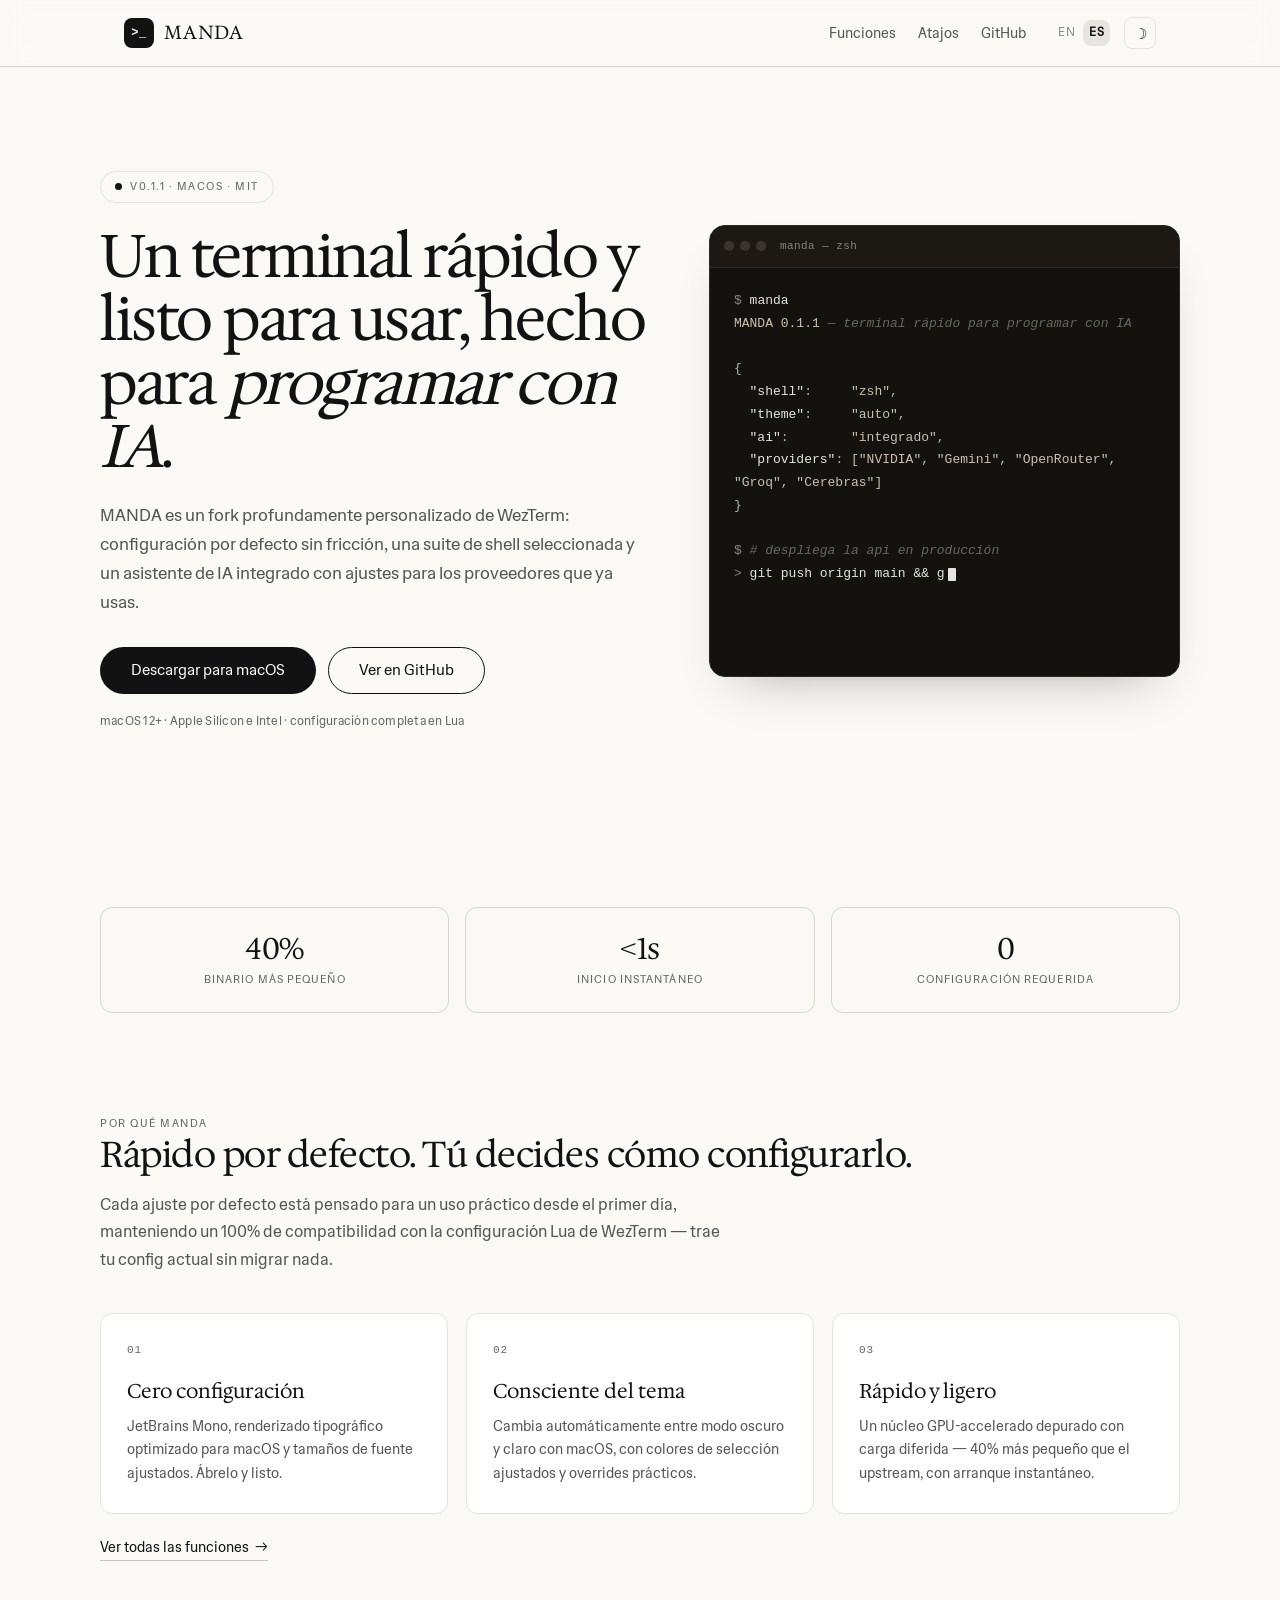
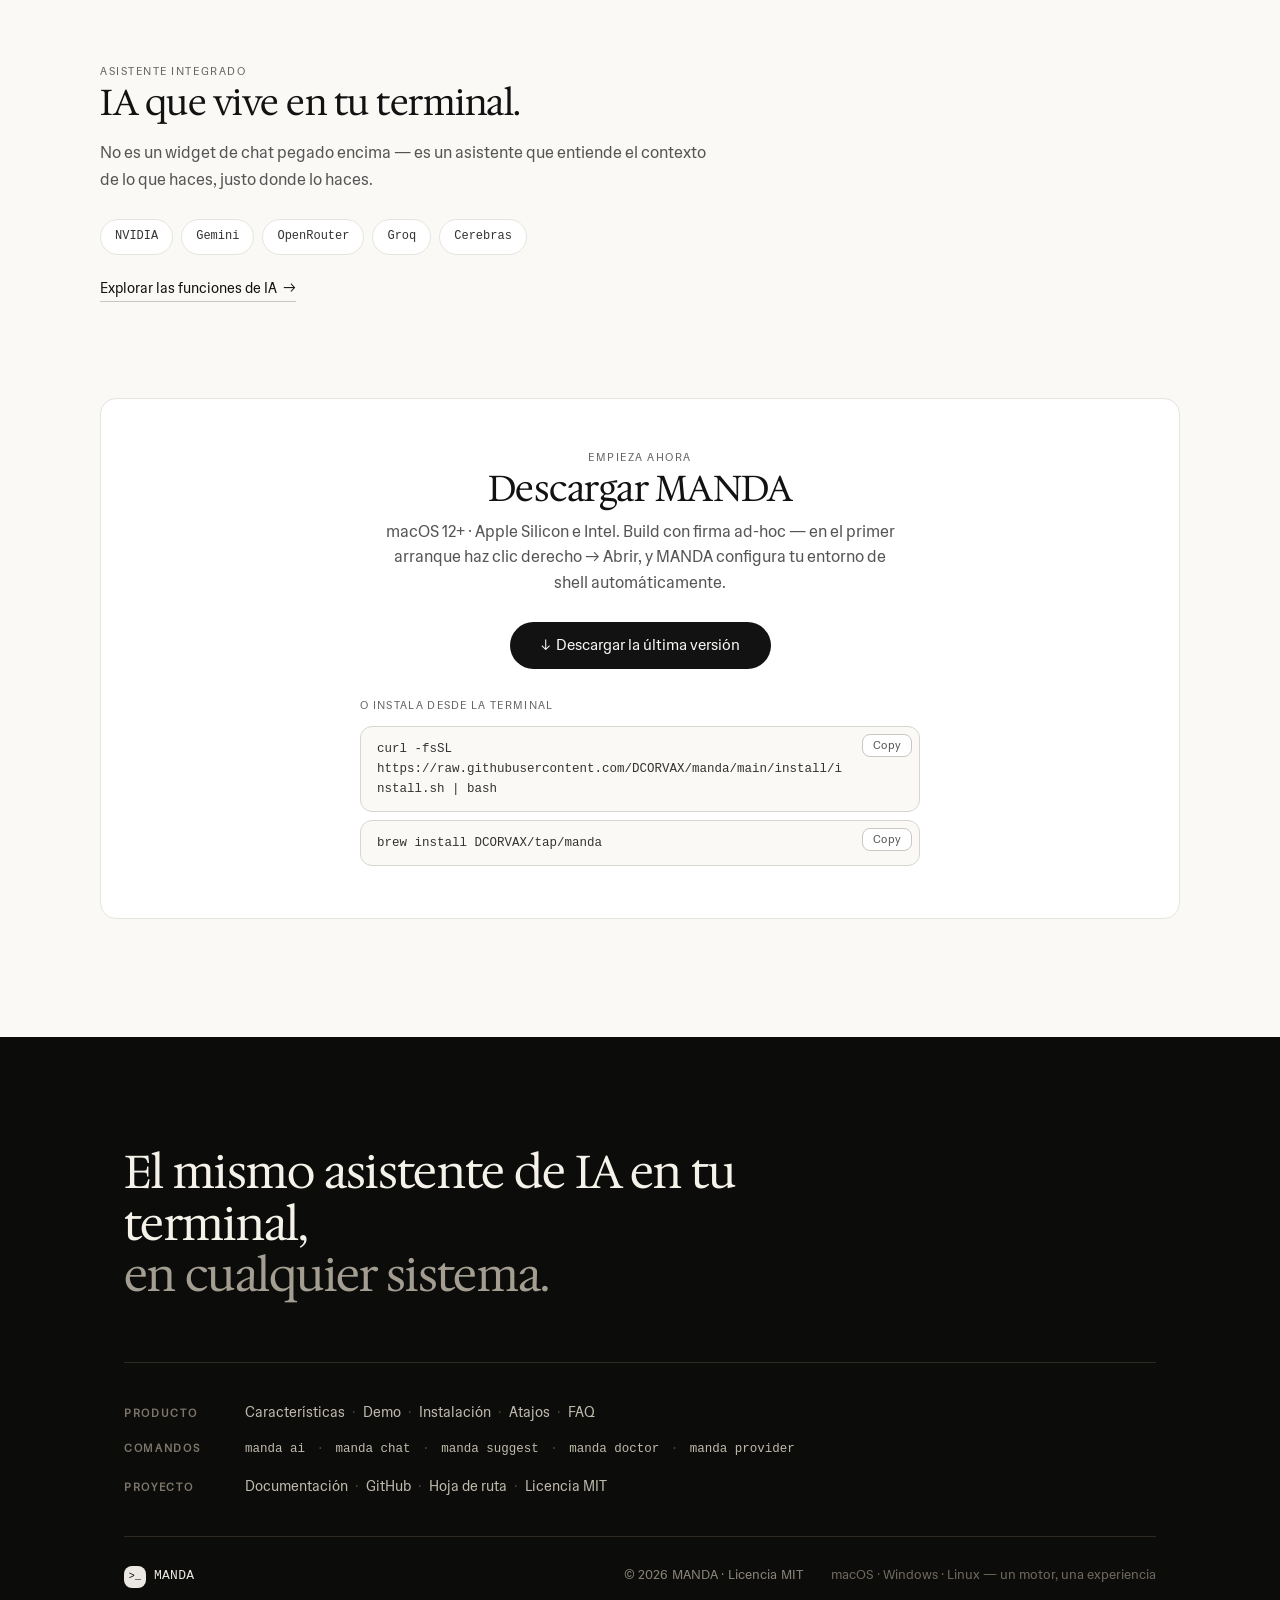
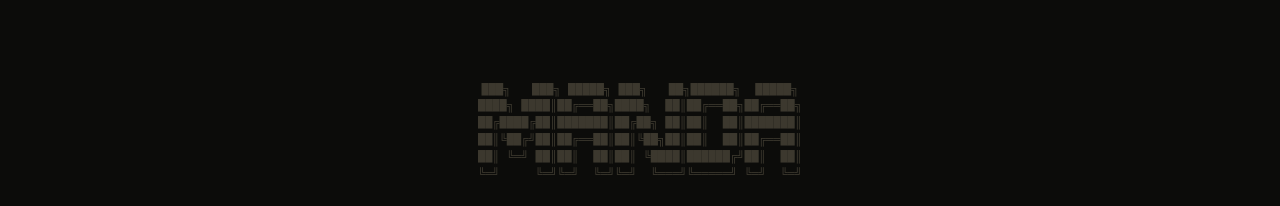
==== commit ce3b4d07: "fix(icon): reducir contenido visible del icono al 81.5% centrado para Launchpad de macOS; web: pulir" ====
--- a/web/es/index.html
+++ b/web/es/index.html
@@ -141,7 +141,7 @@
       </div>
     </nav>
     <div class="foot-bottom">
-      <span class="foot-brand">&gt;_ MANDA</span>
+      <span class="foot-brand"><span class="brand-mark">&gt;_</span>MANDA</span>
       <span class="foot-legal">&copy; 2026 MANDA &middot; Licencia MIT</span>
       <span class="foot-platforms">macOS &middot; Windows &middot; Linux &mdash; un motor, una experiencia</span>
     </div>
--- a/web/style.css
+++ b/web/style.css
@@ -376,7 +376,7 @@
 /* ----- Footer — Ft5 Statement + editorial colophon (black band, theme-independent) ----- */
 footer.foot {
   margin-top: 110px;
-  padding: 96px 0 0;
+  padding: 110px 0 0;
   background: #0c0c0a;            /* near-black warm */
   color: #ece9e2;
   position: relative;
@@ -386,69 +386,83 @@
 
 /* Closing statement — the footer's voice */
 .foot-stmt {
-  margin: 0 0 56px;
-  max-width: 640px;
+  margin: 0 0 60px;
+  max-width: 680px;
   font-family: var(--serif);
   font-size: clamp(30px, 4.2vw, 46px);
   font-weight: 400;
   line-height: 1.12;
   letter-spacing: -0.015em;
-}
-.foot-stmt-accent { color: #8a8478; }  /* muted echo of the closing line */
+  color: #f5f2ea;
+}
+.foot-stmt-accent { color: #a49e92; }  /* muted echo of the closing line */
 
 /* Link groups flow inline with · separators — colophon, not sitemap columns */
 .foot-groups {
   display: flex;
   flex-direction: column;
-  gap: 14px;
-  padding: 34px 0;
-  border-top: 1px solid #2a2721;
-  border-bottom: 1px solid #2a2721;
-}
-.foot-group { display: flex; flex-wrap: wrap; align-items: baseline; gap: 8px 18px; }
+  gap: 16px;
+  padding: 38px 0;
+  border-top: 1px solid #2e2a22;
+  border-bottom: 1px solid #2e2a22;
+}
+.foot-group { display: flex; flex-wrap: wrap; align-items: baseline; gap: 10px 20px; }
 .foot-label {
-  font-size: 11px; font-weight: 500; letter-spacing: 0.14em; text-transform: uppercase;
-  color: #6f695d; min-width: 92px;
+  font-size: 10.5px; font-weight: 600; letter-spacing: 0.16em; text-transform: uppercase;
+  color: #7d766a; min-width: 100px;
 }
 .foot-links {
-  display: inline; font-size: 14px; color: #b8b2a6;
+  display: inline; font-size: 14px; color: #c0baad;
 }
 .foot-links.mono { font-family: var(--mono); font-size: 12.5px; }
 .foot-links a {
-  color: #b8b2a6; text-decoration: none; white-space: nowrap;
-  transition: color 0.15s ease;
-}
-.foot-links a:hover { color: #ffffff; }
+  color: #c0baad; text-decoration: none; white-space: nowrap;
+  padding: 3px 1px;
+  background-image: linear-gradient(currentColor, currentColor);
+  background-size: 0% 1px; background-repeat: no-repeat;
+  background-position: 0 100%;
+  transition: color 0.15s ease, background-size 0.2s ease;
+}
+.foot-links a:hover { color: #ffffff; background-size: 100% 1px; }
 .foot-links a:focus-visible { outline: 2px solid #ece9e2; outline-offset: 3px; border-radius: 2px; }
-.foot-dot { color: #524c44; margin: 0 2px; }
+.foot-dot { color: #4d483e; margin: 0 3px; }
 
 /* Bottom line: brand + legal + platforms */
 .foot-bottom {
-  display: flex; flex-wrap: wrap; align-items: baseline; gap: 8px 24px;
-  padding: 26px 0 64px;
+  display: flex; flex-wrap: wrap; align-items: baseline; gap: 8px 28px;
+  padding: 28px 0 60px;
   font-size: 12.5px; color: #8a8478;
 }
 .foot-brand {
+  display: inline-flex; align-items: center; gap: 8px;
   font-family: var(--mono); font-size: 13px; color: #ece9e2; letter-spacing: 0.02em;
   margin-right: auto;
 }
+.foot-brand .brand-mark {
+  width: 22px; height: 22px; font-size: 10px;
+  background: #ece9e2; color: #0c0c0a;
+}
+.foot-bottom .foot-legal { letter-spacing: 0.01em; }
+.foot-bottom .foot-platforms { color: #6f695d; }
 
 /* ASCII brand watermark — background texture, not a content block */
 .foot-ascii {
-  margin: 0; padding: 0 0 26px;
+  margin: 0; padding: 34px 0 24px;
   width: 100%;
   font-family: var(--mono); font-size: 12px; line-height: 1.4;
-  color: #3a352c;
+  color: #454035;
   text-align: center; white-space: pre;
   user-select: none; pointer-events: none;
+  opacity: 0.85;
 }
 @media (max-width: 560px) {
-  .foot-stmt { margin-bottom: 40px; }
-  .foot-groups { gap: 18px; }
-  .foot-label { min-width: 0; }
+  .foot-stmt { margin-bottom: 44px; font-size: 27px; }
+  .foot-groups { gap: 20px; padding: 30px 0; }
+  .foot-label { min-width: 0; flex-basis: 100%; }
+  .foot-group { gap: 8px 14px; }
   .foot-links a { white-space: normal; }
-  .foot-ascii { font-size: 7px; line-height: 1.45; padding-bottom: 18px; }
-  .foot-bottom { padding-bottom: 44px; }
+  .foot-ascii { font-size: 7px; line-height: 1.45; padding: 26px 0 16px; }
+  .foot-bottom { padding-bottom: 40px; }
 }
 
 /* ----- Responsive ----- */
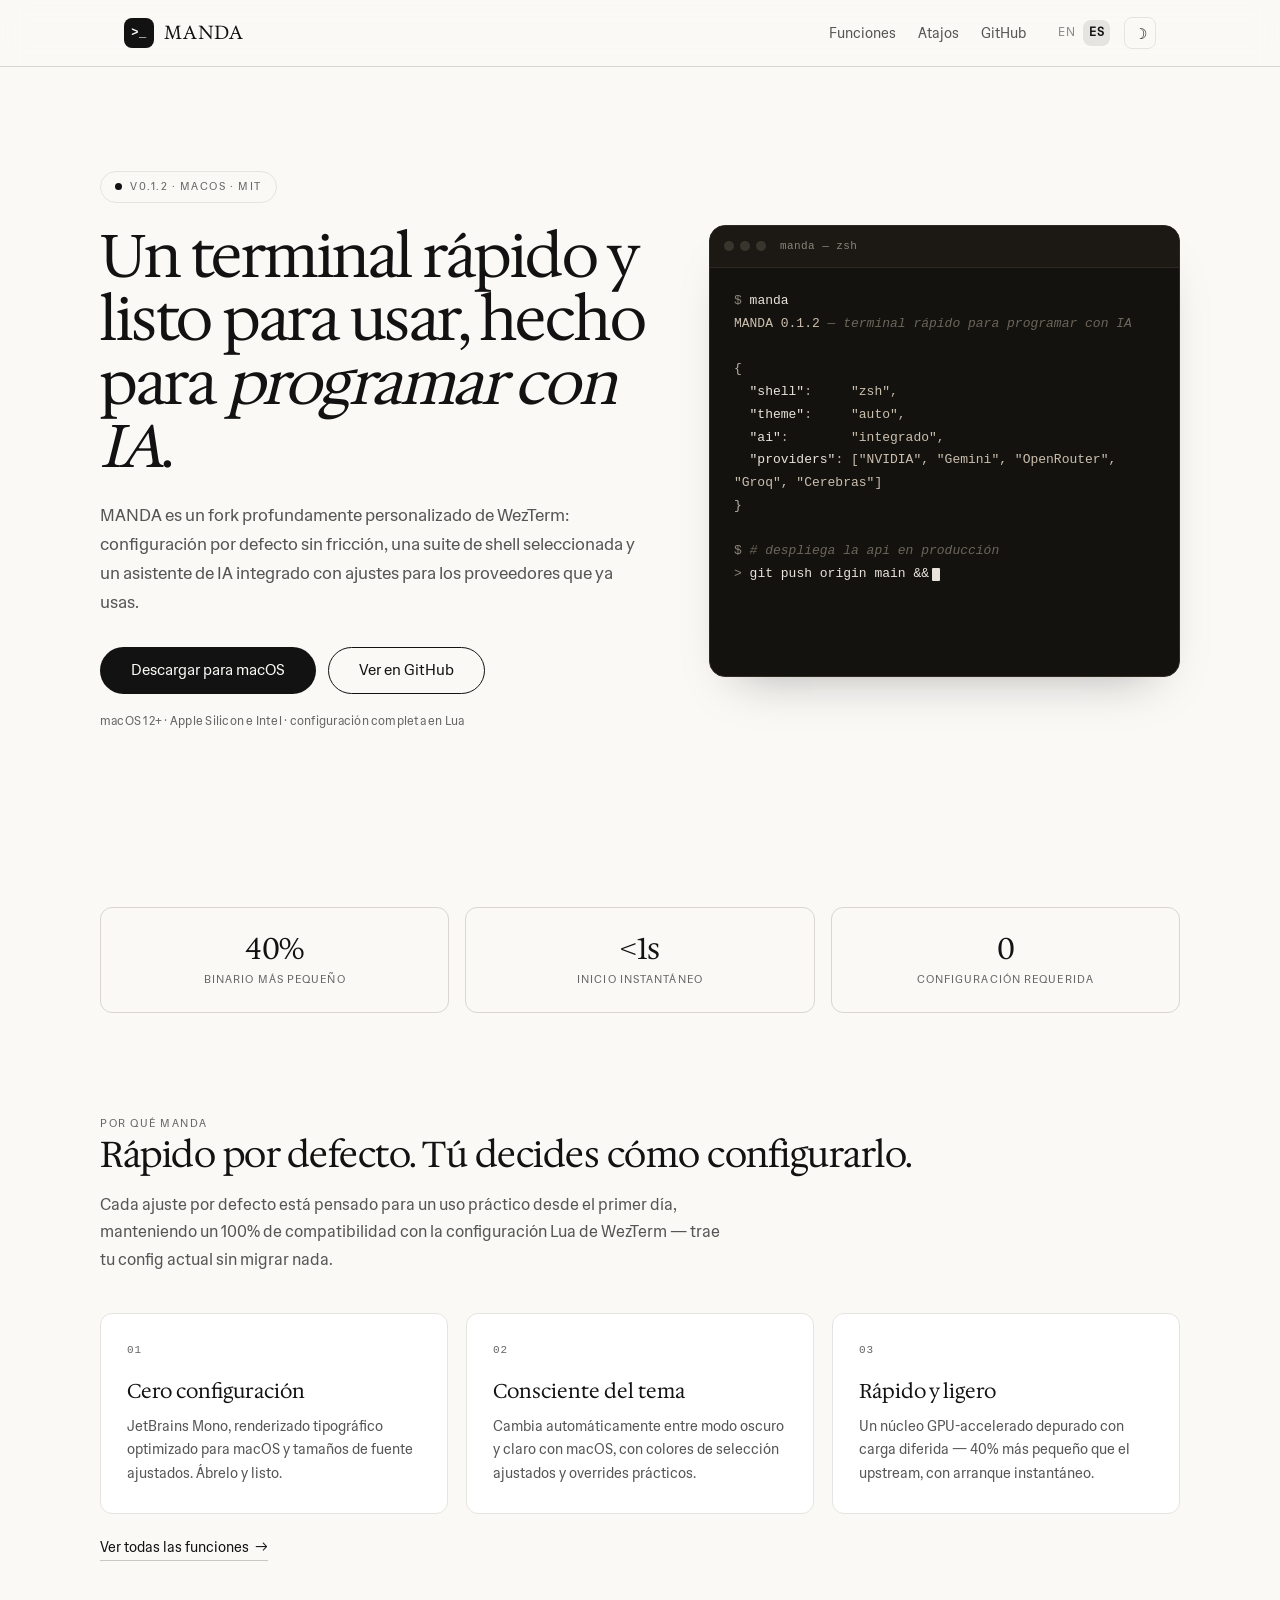
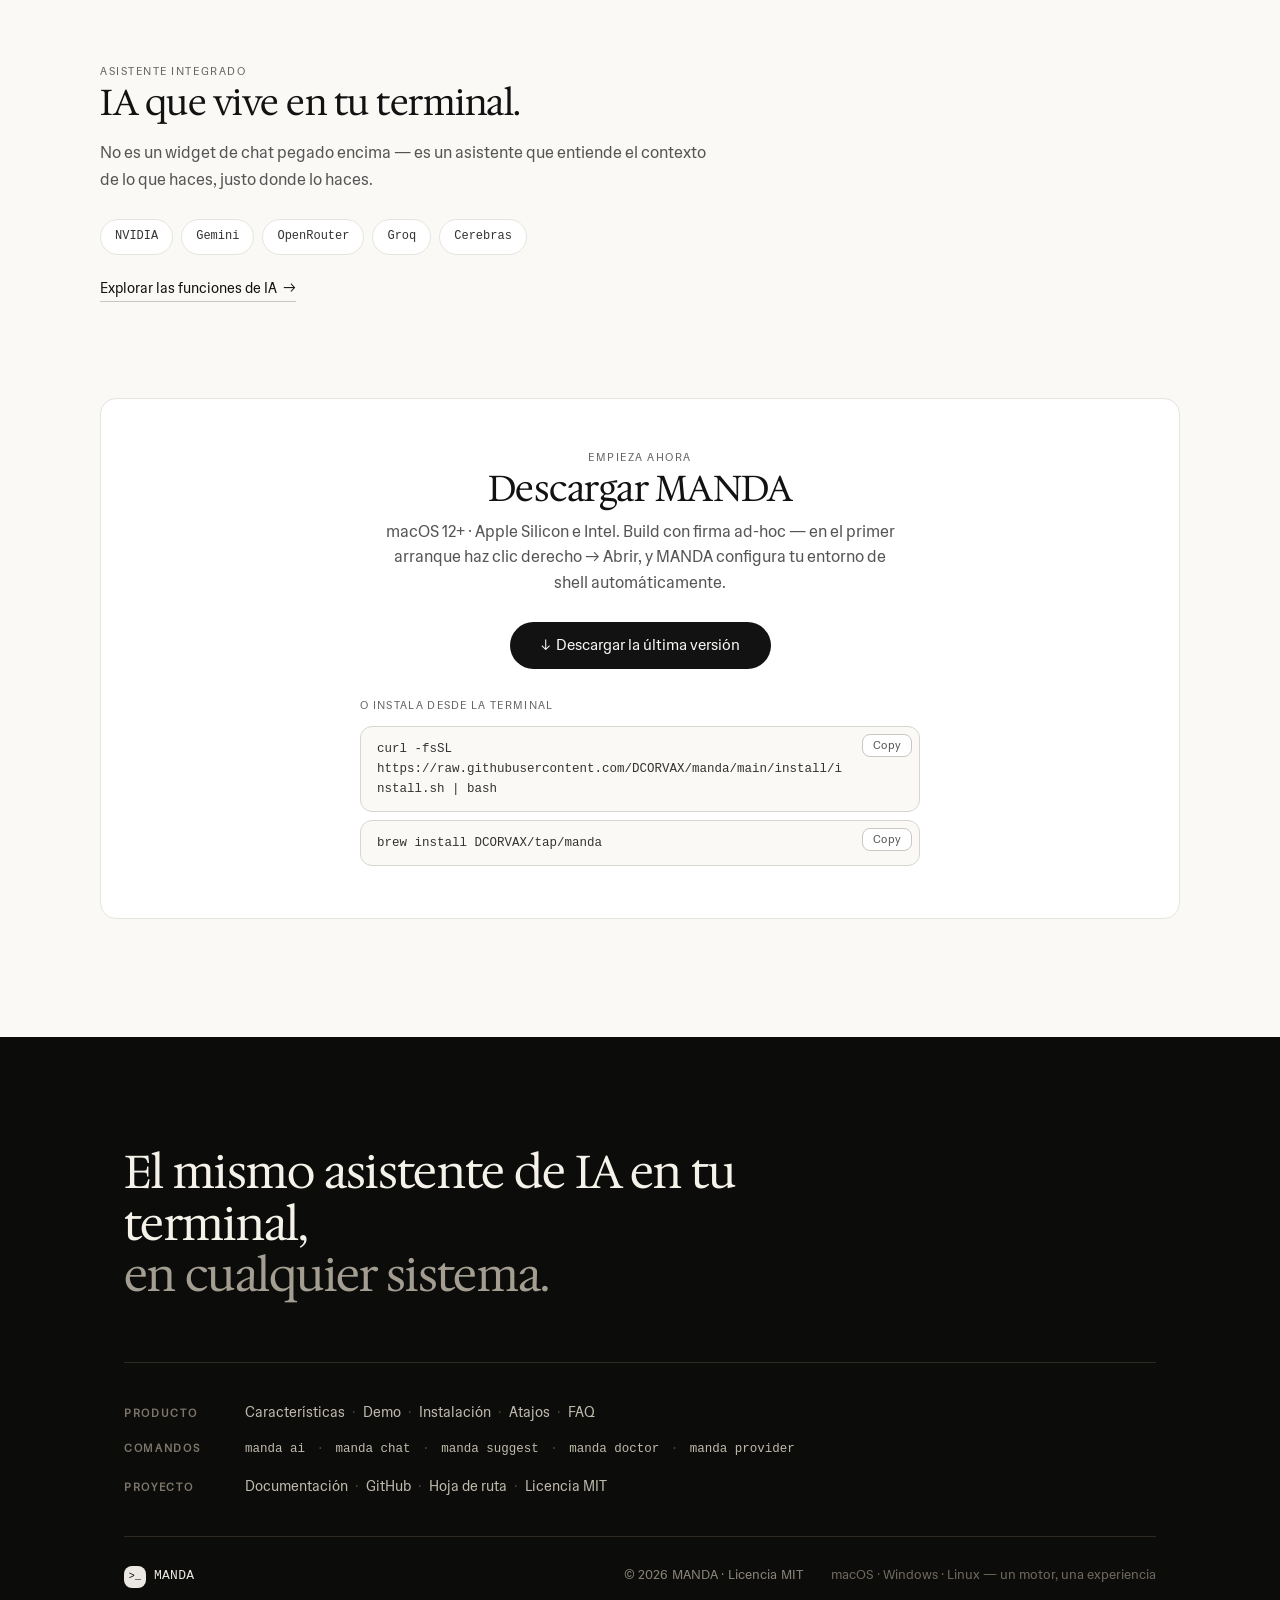
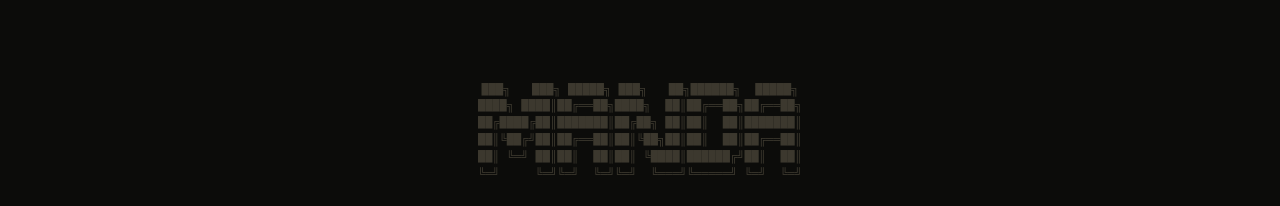
==== commit 3d6a17a5: "release(v0.1.2): actualizar web y README a v0.1.2; links Vercel a la URL activa (manda-term-one); el" ====
--- a/web/es/index.html
+++ b/web/es/index.html
@@ -40,7 +40,7 @@
 
 <header class="hero wrap">
   <div>
-    <span class="badge"><span class="dot"></span>v0.1.1 &middot; macOS &middot; MIT</span>
+    <span class="badge"><span class="dot"></span>v0.1.2 &middot; macOS &middot; MIT</span>
     <h1 class="display">Un terminal rápido y listo para usar, hecho para <em>programar con IA</em>.</h1>
     <p class="sub">MANDA es un fork profundamente personalizado de WezTerm: configuración por defecto sin fricción, una suite de shell seleccionada y un asistente de IA integrado con ajustes para los proveedores que ya usas.</p>
     <div class="cta">
@@ -52,7 +52,7 @@
   <div class="code-card">
     <div class="bar"><span class="dot"></span><span class="dot"></span><span class="dot"></span><span class="label">manda &mdash; zsh</span></div>
     <pre><span class="p">$</span> <span class="k">manda</span>
-<span class="v">MANDA 0.1.1</span> <span class="c">— terminal rápido para programar con IA</span>
+<span class="v">MANDA 0.1.2</span> <span class="c">— terminal rápido para programar con IA</span>
 
 {
   <span class="k">"shell"</span>:     <span class="v">"zsh"</span>,
@@ -114,7 +114,7 @@
     <span class="kicker">Empieza ahora</span>
     <h2>Descargar MANDA</h2>
     <p>macOS 12+ &middot; Apple Silicon e Intel. Build con firma ad-hoc — en el primer arranque haz clic derecho &rarr; Abrir, y MANDA configura tu entorno de shell automáticamente.</p>
-    <a class="btn btn-primary btn-lg" href="https://github.com/DCORVAX/manda/releases/download/v0.1.1/MANDA.dmg">&#8595;&nbsp; Descargar la última versión</a>
+    <a class="btn btn-primary btn-lg" href="https://github.com/DCORVAX/manda/releases/download/v0.1.2/MANDA.dmg">&#8595;&nbsp; Descargar la última versión</a>
     <div class="install">
       <p class="install-label">O instala desde la terminal</p>
       <pre>curl -fsSL https://raw.githubusercontent.com/DCORVAX/manda/main/install/install.sh | bash</pre>
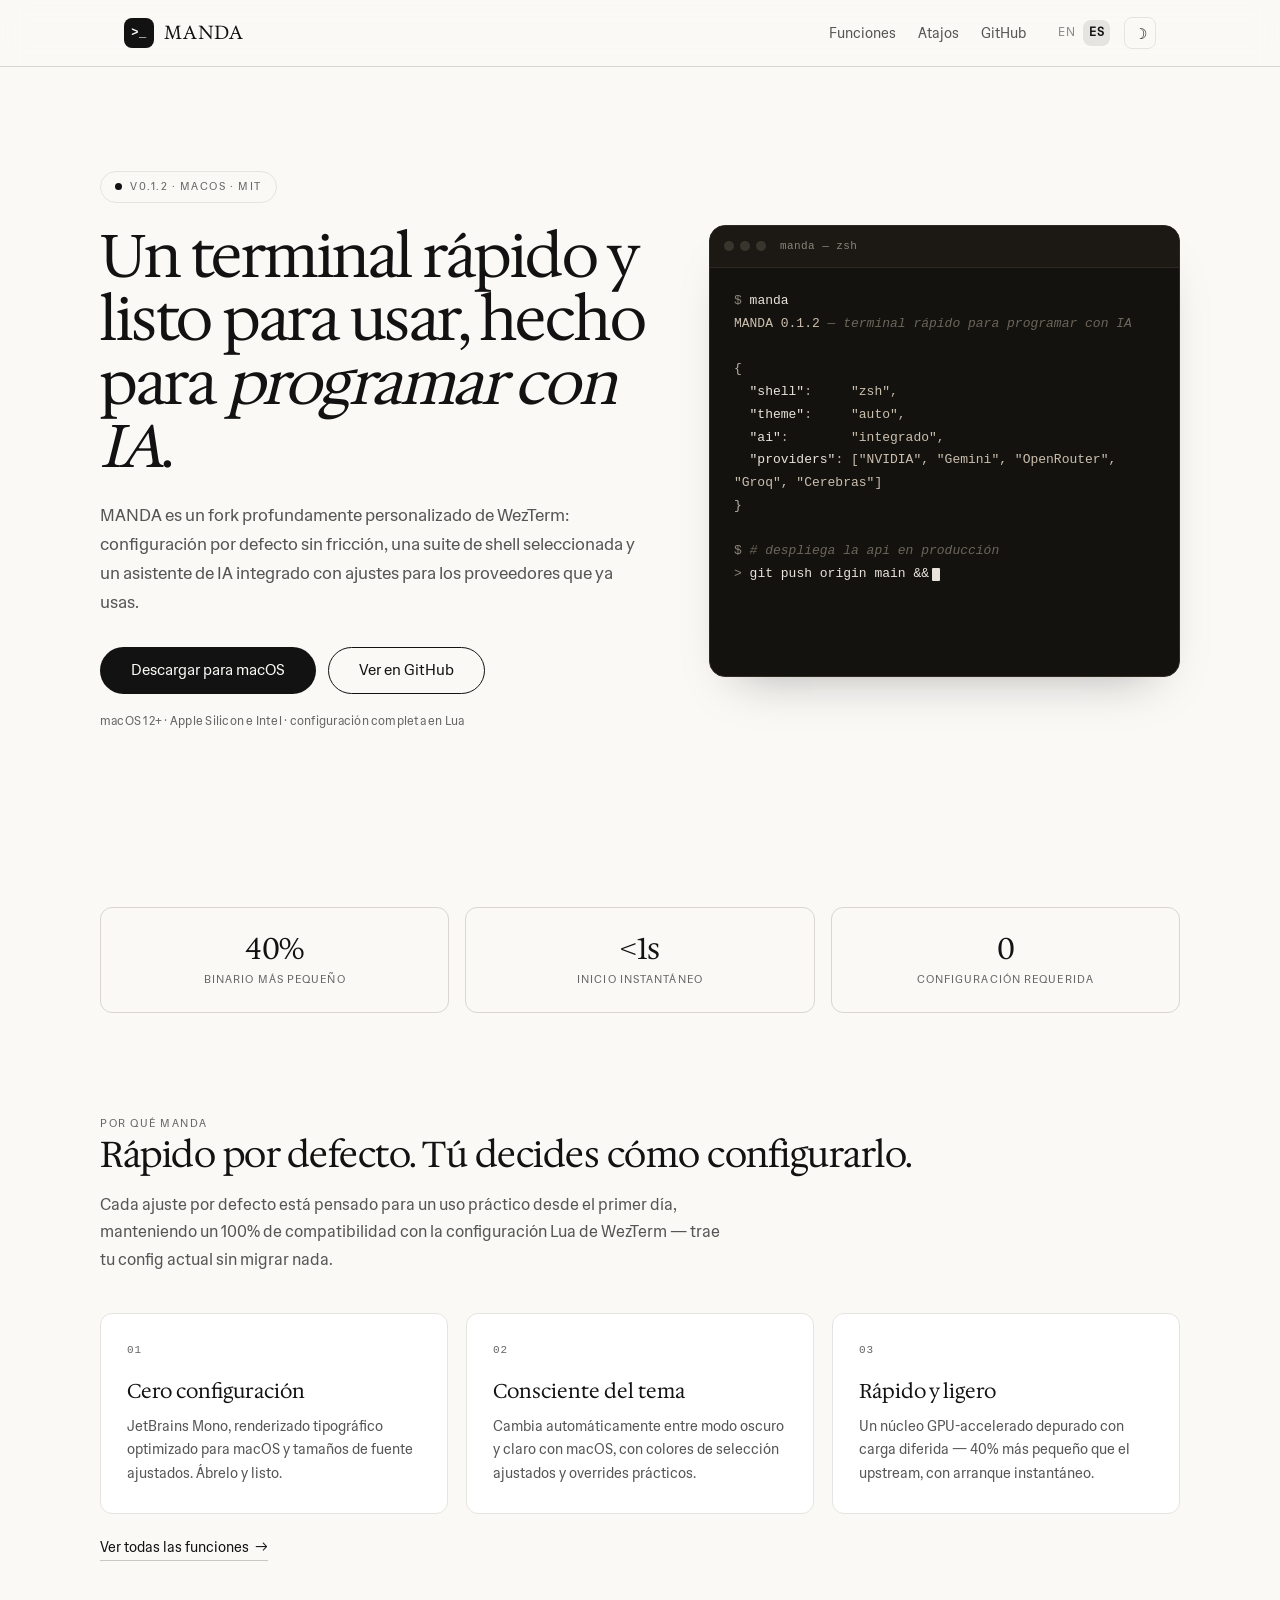
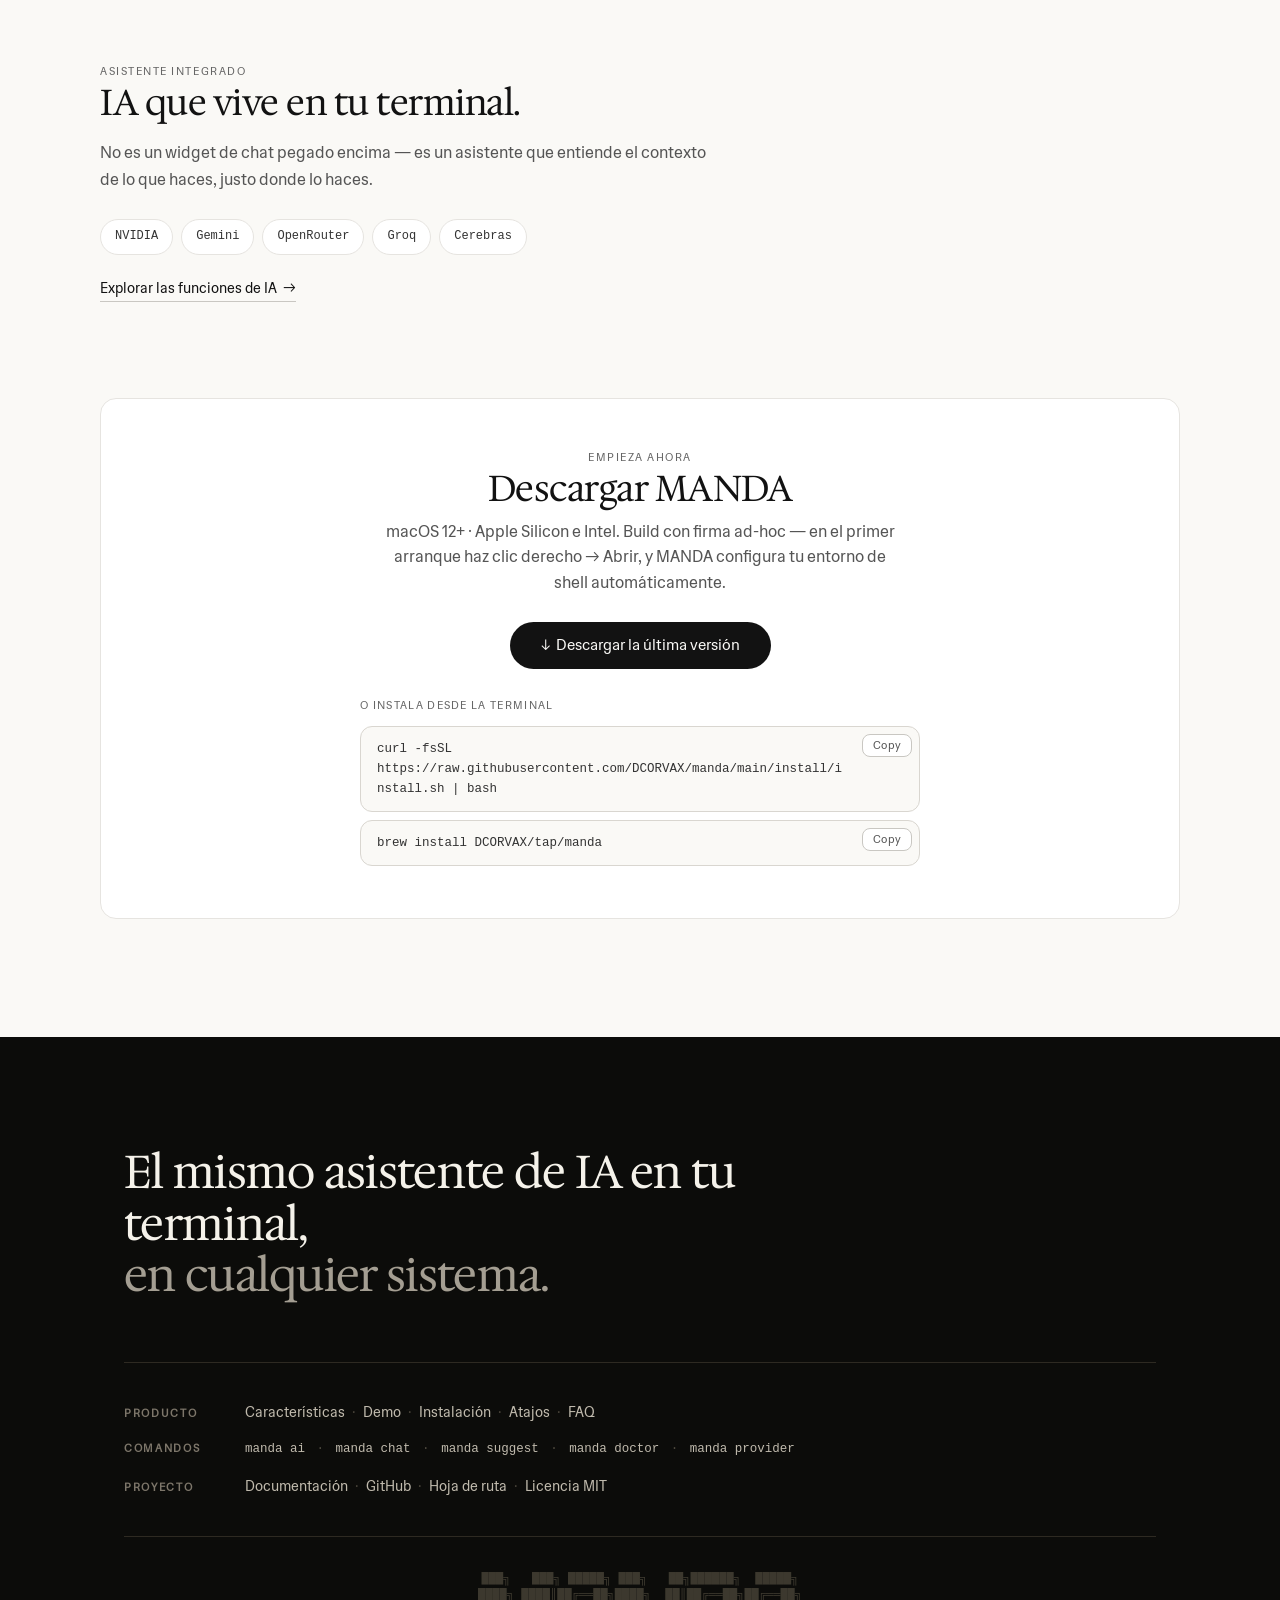
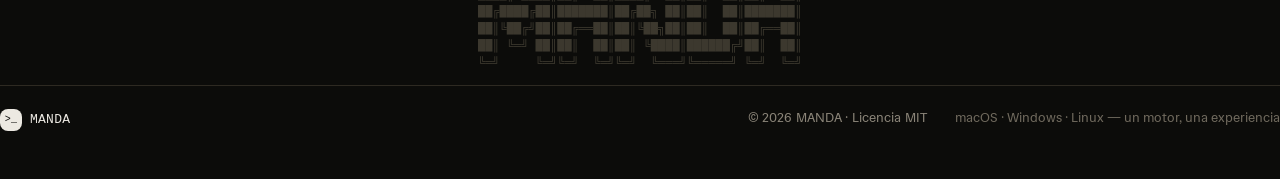
==== commit 6f55db6f: "web(footer): mover la barra final (brand + copyright + platforms) al final de todo, tras el ASCII ar" ====
--- a/web/es/index.html
+++ b/web/es/index.html
@@ -140,11 +140,6 @@
         <span class="foot-links"><a href="https://github.com/DCORVAX/manda/tree/main/docs">Documentación</a> <span class="foot-dot" aria-hidden="true">·</span> <a href="https://github.com/DCORVAX/manda">GitHub</a> <span class="foot-dot" aria-hidden="true">·</span> <a href="https://github.com/DCORVAX/manda">Hoja de ruta</a> <span class="foot-dot" aria-hidden="true">·</span> <a href="https://github.com/DCORVAX/manda/blob/main/LICENSE.md">Licencia MIT</a></span>
       </div>
     </nav>
-    <div class="foot-bottom">
-      <span class="foot-brand"><span class="brand-mark">&gt;_</span>MANDA</span>
-      <span class="foot-legal">&copy; 2026 MANDA &middot; Licencia MIT</span>
-      <span class="foot-platforms">macOS &middot; Windows &middot; Linux &mdash; un motor, una experiencia</span>
-    </div>
   </div>
   <pre class="foot-ascii" aria-hidden="true">███╗   ███╗ █████╗ ███╗   ██╗██████╗  █████╗
 ████╗ ████║██╔══██╗████╗  ██║██╔══██╗██╔══██╗
@@ -152,6 +147,11 @@
 ██║╚██╔╝██║██╔══██║██║╚██╗██║██║  ██║██╔══██║
 ██║ ╚═╝ ██║██║  ██║██║ ╚████║██████╔╝██║  ██║
 ╚═╝     ╚═╝╚═╝  ╚═╝╚═╝  ╚═══╝╚═════╝ ╚═╝  ╚═╝</pre>
+  <div class="foot-bottom">
+      <span class="foot-brand"><span class="brand-mark">&gt;_</span>MANDA</span>
+      <span class="foot-legal">&copy; 2026 MANDA &middot; Licencia MIT</span>
+      <span class="foot-platforms">macOS &middot; Windows &middot; Linux &mdash; un motor, una experiencia</span>
+    </div>
 </footer>
 
 <script src="../script.js"></script>
--- a/web/style.css
+++ b/web/style.css
@@ -427,10 +427,11 @@
 .foot-links a:focus-visible { outline: 2px solid #ece9e2; outline-offset: 3px; border-radius: 2px; }
 .foot-dot { color: #4d483e; margin: 0 3px; }
 
-/* Bottom line: brand + legal + platforms */
+/* Bottom line: brand + legal + platforms — final sign-off, last element of the footer */
 .foot-bottom {
   display: flex; flex-wrap: wrap; align-items: baseline; gap: 8px 28px;
-  padding: 28px 0 60px;
+  border-top: 1px solid #2e2a22;
+  padding: 22px 0 48px;
   font-size: 12.5px; color: #8a8478;
 }
 .foot-brand {
@@ -447,7 +448,7 @@
 
 /* ASCII brand watermark — background texture, not a content block */
 .foot-ascii {
-  margin: 0; padding: 34px 0 24px;
+  margin: 0; padding: 34px 0 14px;
   width: 100%;
   font-family: var(--mono); font-size: 12px; line-height: 1.4;
   color: #454035;
@@ -461,8 +462,8 @@
   .foot-label { min-width: 0; flex-basis: 100%; }
   .foot-group { gap: 8px 14px; }
   .foot-links a { white-space: normal; }
-  .foot-ascii { font-size: 7px; line-height: 1.45; padding: 26px 0 16px; }
-  .foot-bottom { padding-bottom: 40px; }
+  .foot-ascii { font-size: 7px; line-height: 1.45; padding: 26px 0 8px; }
+  .foot-bottom { padding-bottom: 36px; }
 }
 
 /* ----- Responsive ----- */
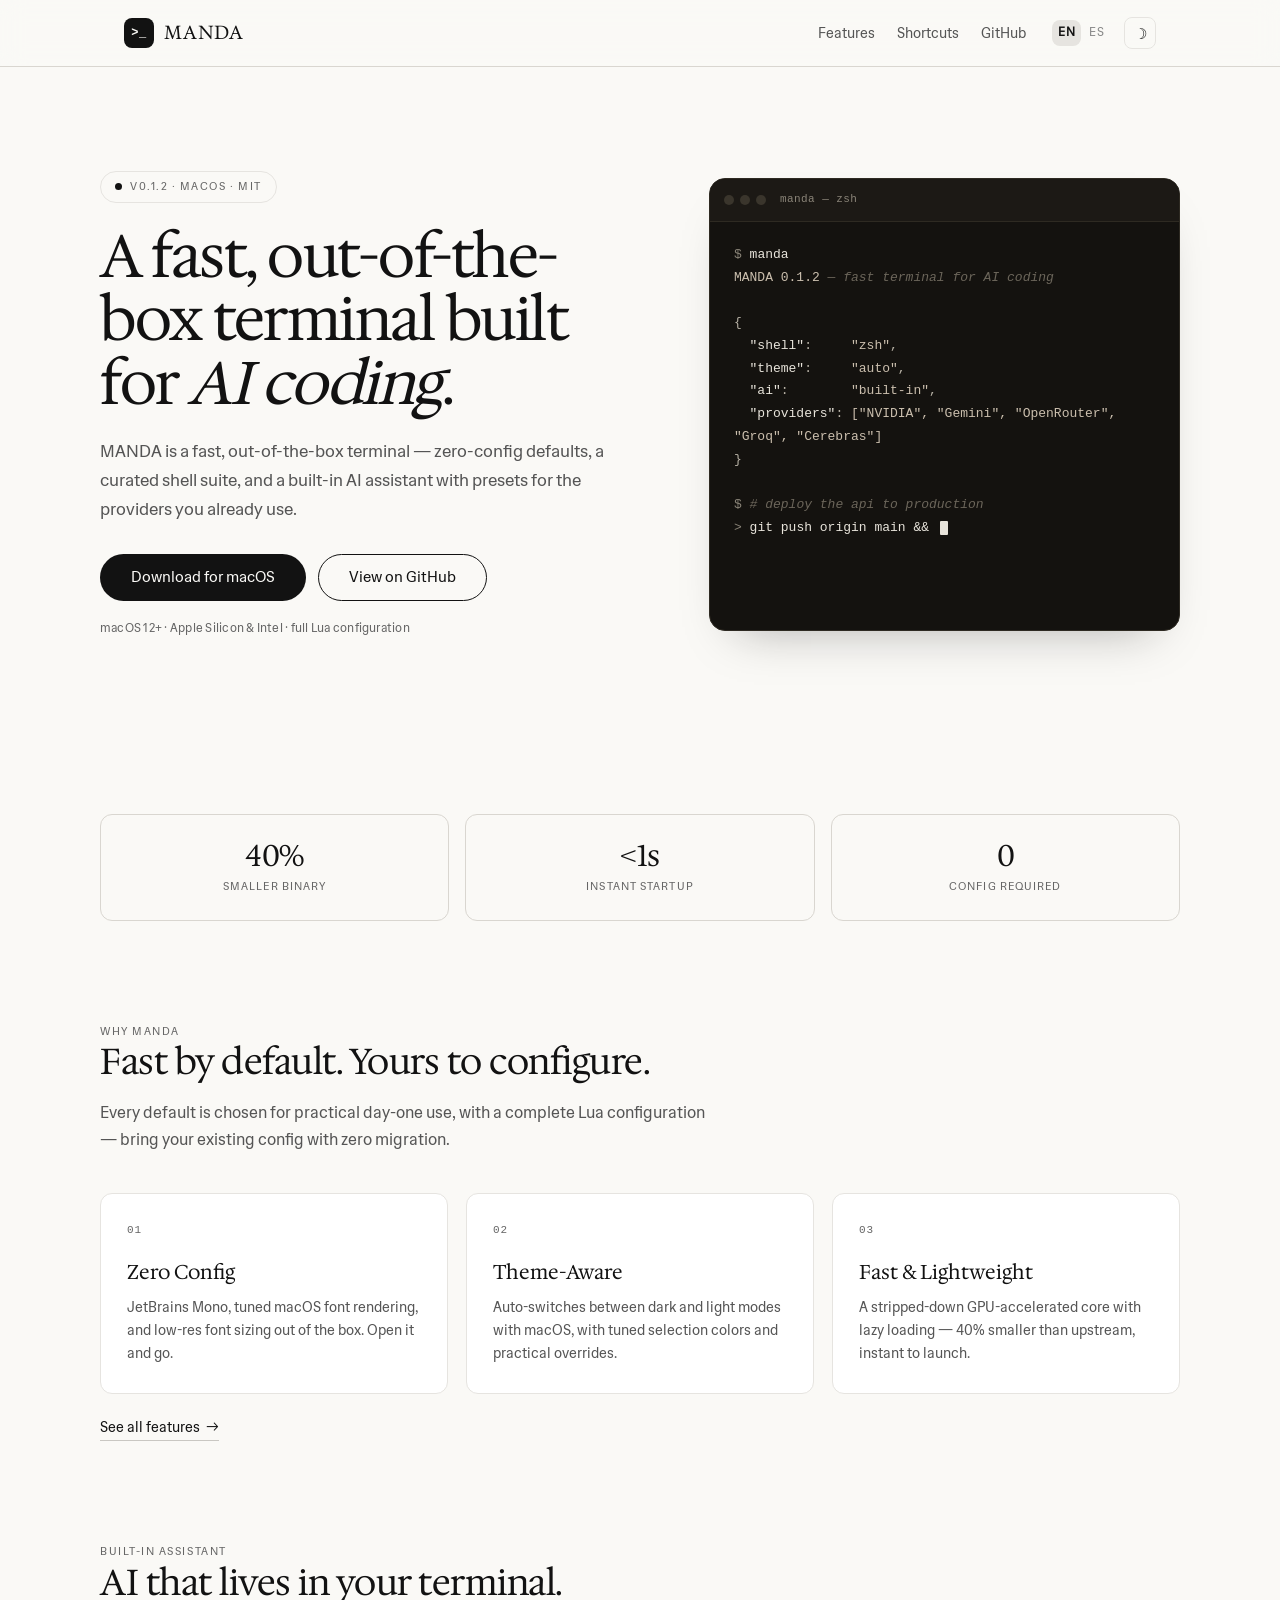
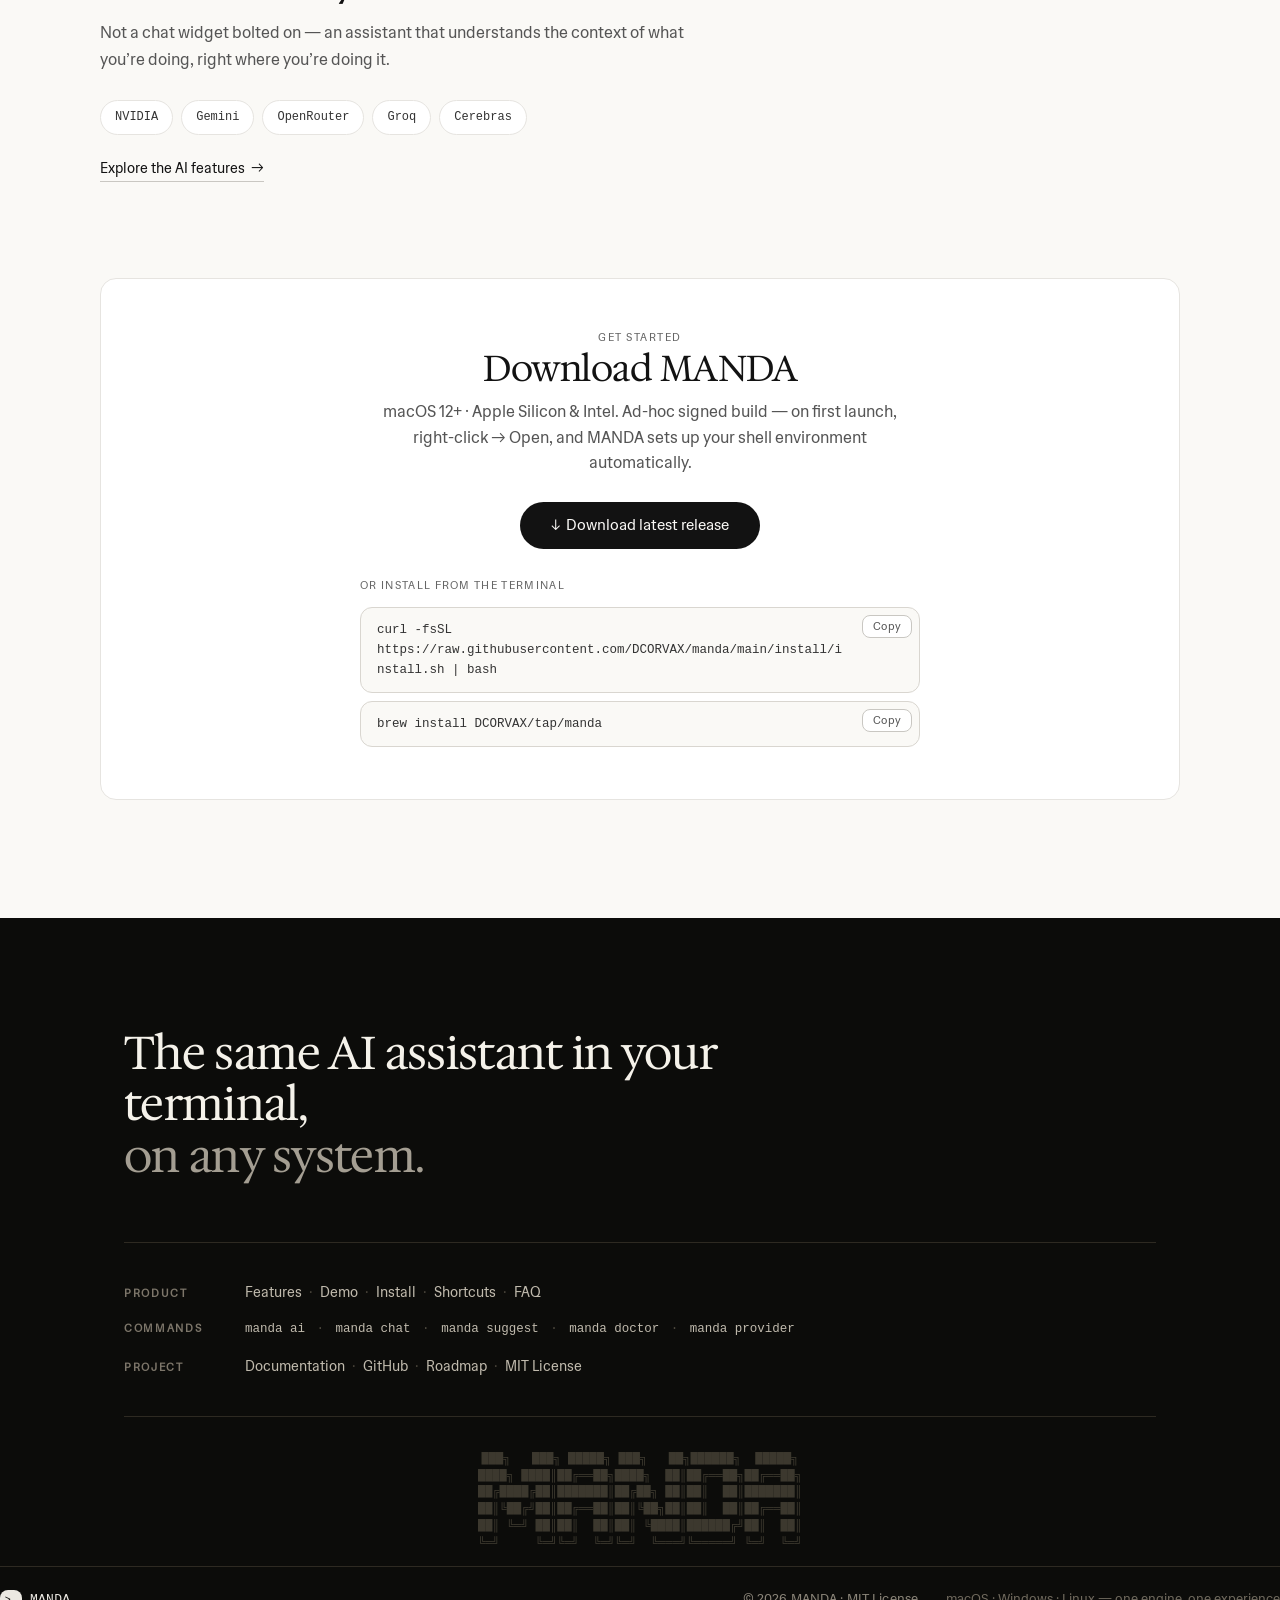
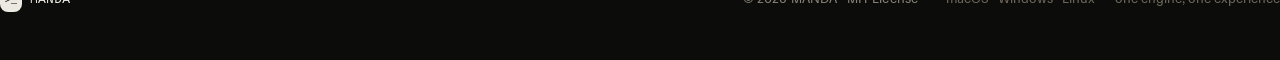
==== commit 944304e9: "audit: quitar menciones de WezTerm de web/docs/README (dejar API tecnica); auto-detect de idioma del" ====
--- a/web/es/index.html
+++ b/web/es/index.html
@@ -10,6 +10,7 @@
 <meta property="og:type" content="website">
 <link rel="icon" href="data:image/svg+xml,%3Csvg xmlns='http://www.w3.org/2000/svg' viewBox='0 0 32 32'%3E%3Crect width='32' height='32' rx='8' fill='%23121212'/%3E%3Ctext x='16' y='21' font-family='monospace' font-size='13' fill='%23faf9f6' text-anchor='middle'%3E%26gt;_%3C/text%3E%3C/svg%3E">
 <script>try{if(localStorage.getItem('manda-theme')==='dark')document.documentElement.setAttribute('data-theme','dark')}catch(e){}</script>
+<script>try{var _m=localStorage.getItem('manda-lang');if(!_m){var _n=(navigator.language||(navigator.languages&&navigator.languages[0])||'en').toLowerCase();_m=_n.indexOf('es')===0?'es':'en'}var _e=/\/es\//.test(location.pathname);if(_m==='es'&&!_e){var _p=location.pathname.split('/').pop()||'index.html';location.replace('es/'+_p)}else if(_m==='en'&&_e){location.replace('../'+(location.pathname.split('/').pop()||'index.html'))}}catch(e){}</script>
 <link rel="preconnect" href="https://fonts.googleapis.com">
 <link rel="preconnect" href="https://fonts.gstatic.com" crossorigin>
 <link href="https://fonts.googleapis.com/css2?family=Hedvig+Letters+Sans:wght@400;500;600;700&family=Hedvig+Letters+Serif:opsz,wght@12..24,400;12..24,600;12..24,700&display=swap" rel="stylesheet">
@@ -42,7 +43,7 @@
   <div>
     <span class="badge"><span class="dot"></span>v0.1.2 &middot; macOS &middot; MIT</span>
     <h1 class="display">Un terminal rápido y listo para usar, hecho para <em>programar con IA</em>.</h1>
-    <p class="sub">MANDA es un fork profundamente personalizado de WezTerm: configuración por defecto sin fricción, una suite de shell seleccionada y un asistente de IA integrado con ajustes para los proveedores que ya usas.</p>
+    <p class="sub">MANDA es un terminal rápido y listo para usar: configuración por defecto sin fricción, una suite de shell seleccionada y un asistente de IA integrado con ajustes para los proveedores que ya usas.</p>
     <div class="cta">
       <a class="btn btn-primary btn-lg" href="#download">Descargar para macOS</a>
       <a class="btn btn-outline btn-lg" href="https://github.com/DCORVAX/manda">Ver en GitHub</a>
@@ -80,7 +81,7 @@
 <section class="wrap section" id="why">
   <span class="kicker">Por qué MANDA</span>
   <h2>Rápido por defecto. Tú decides cómo configurarlo.</h2>
-  <p class="lead">Cada ajuste por defecto está pensado para un uso práctico desde el primer día, manteniendo un 100% de compatibilidad con la configuración Lua de WezTerm — trae tu config actual sin migrar nada.</p>
+  <p class="lead">Cada ajuste por defecto está pensado para un uso práctico desde el primer día, con una configuración completa en Lua — trae tu config actual sin migrar nada.</p>
   <div class="grid grid-3">
     <div class="card">
       <span class="num">01</span>
